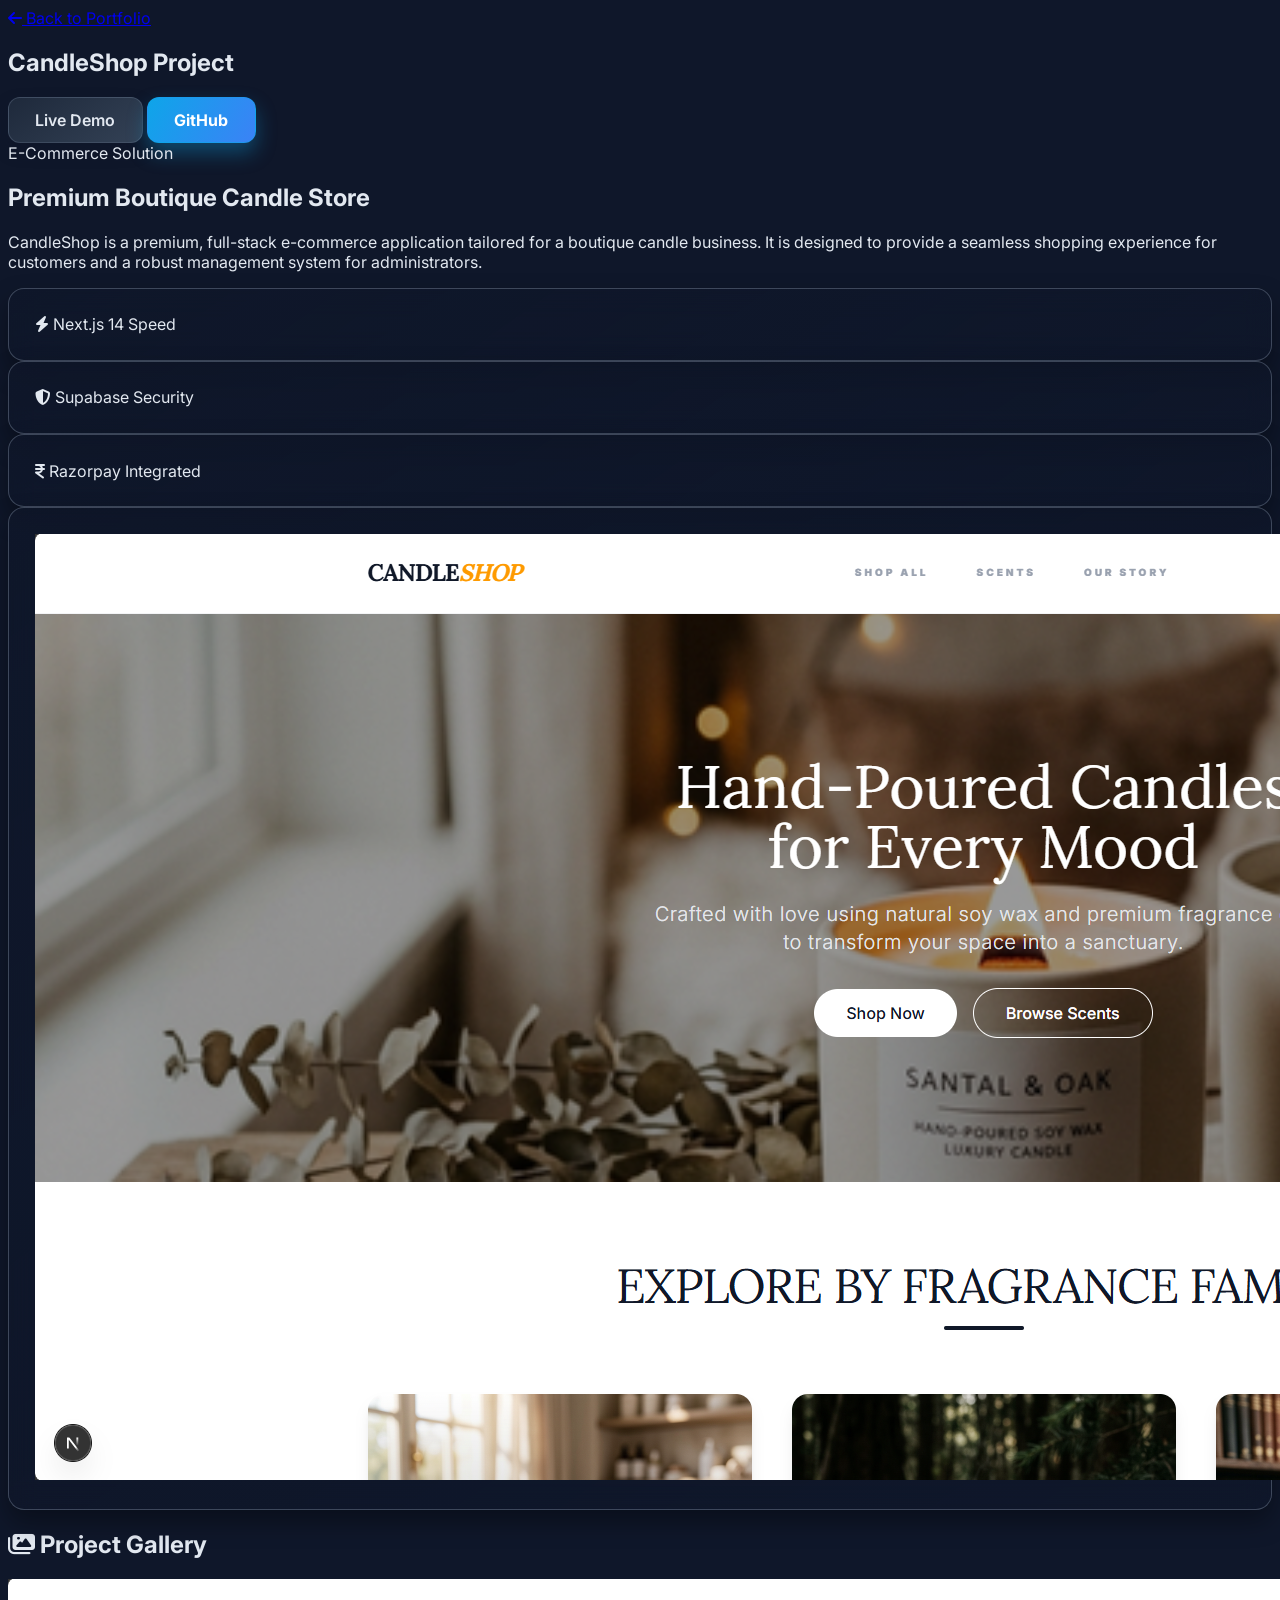
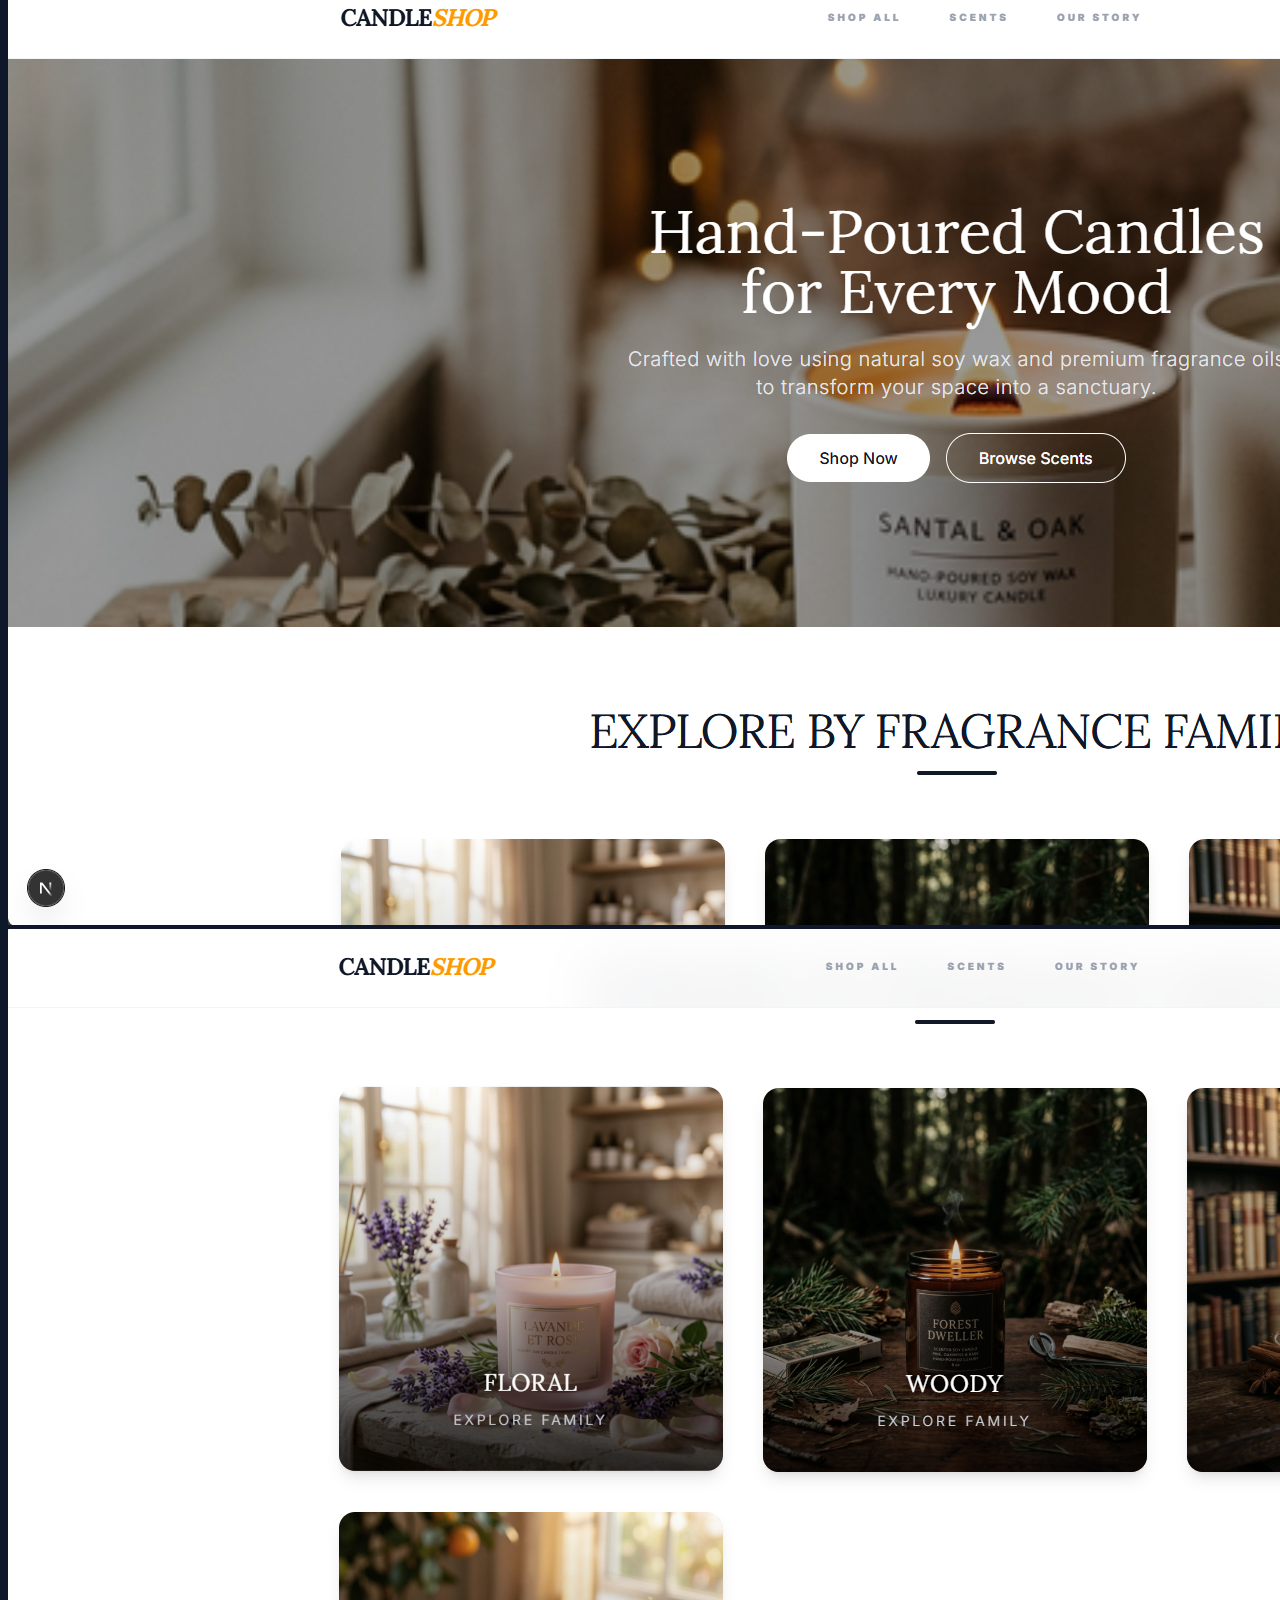
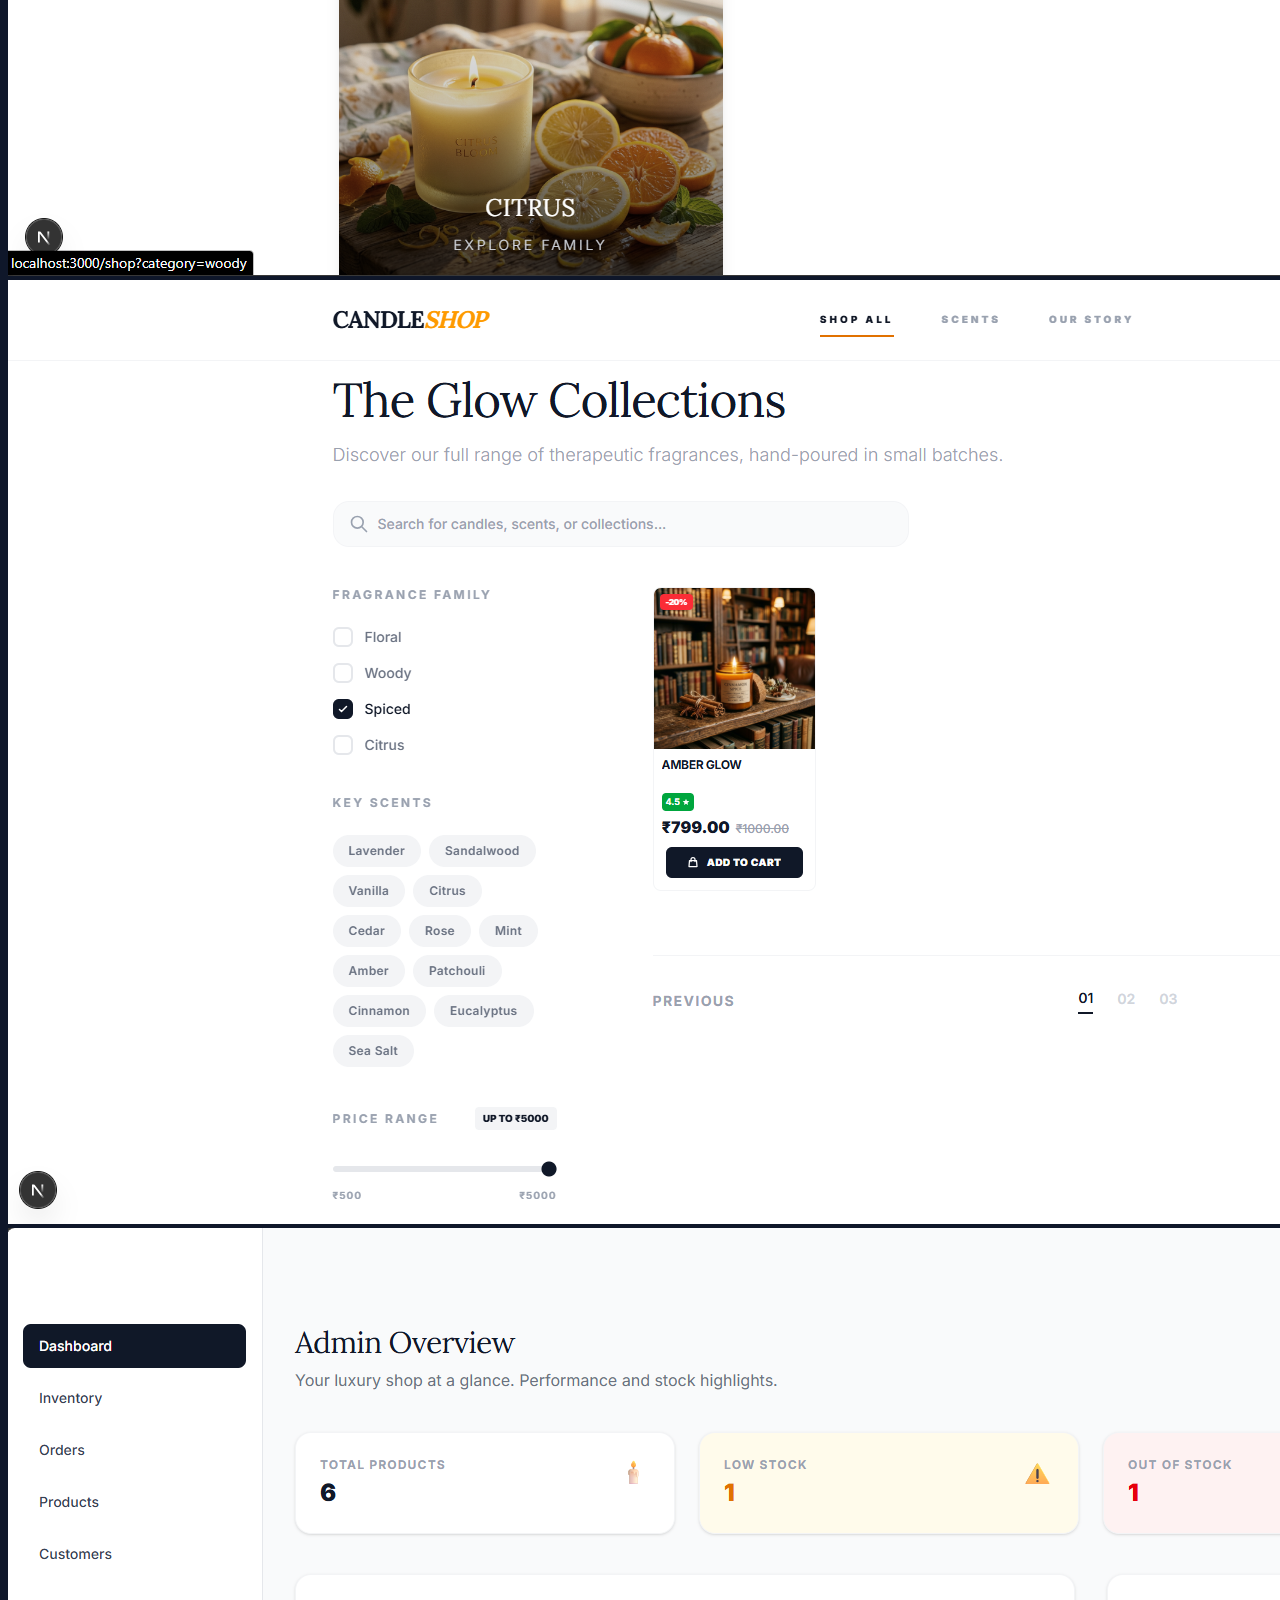
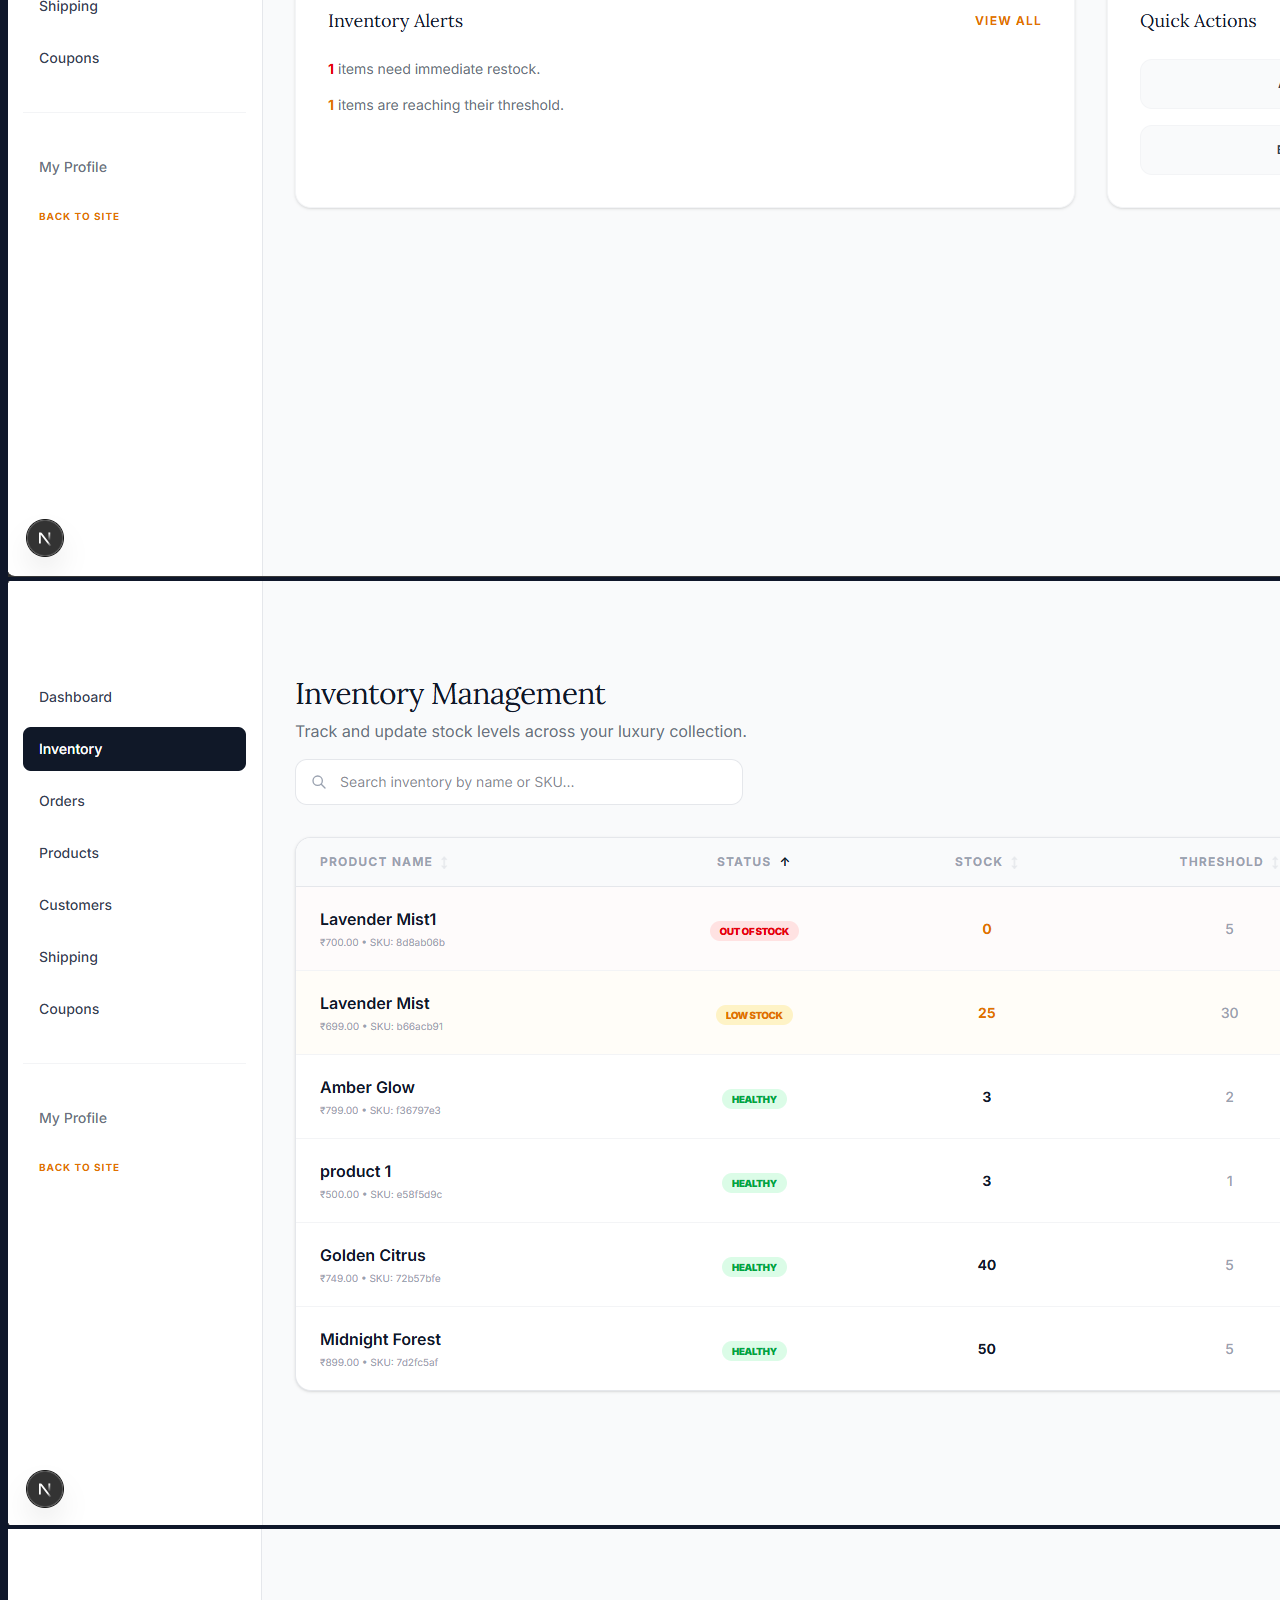
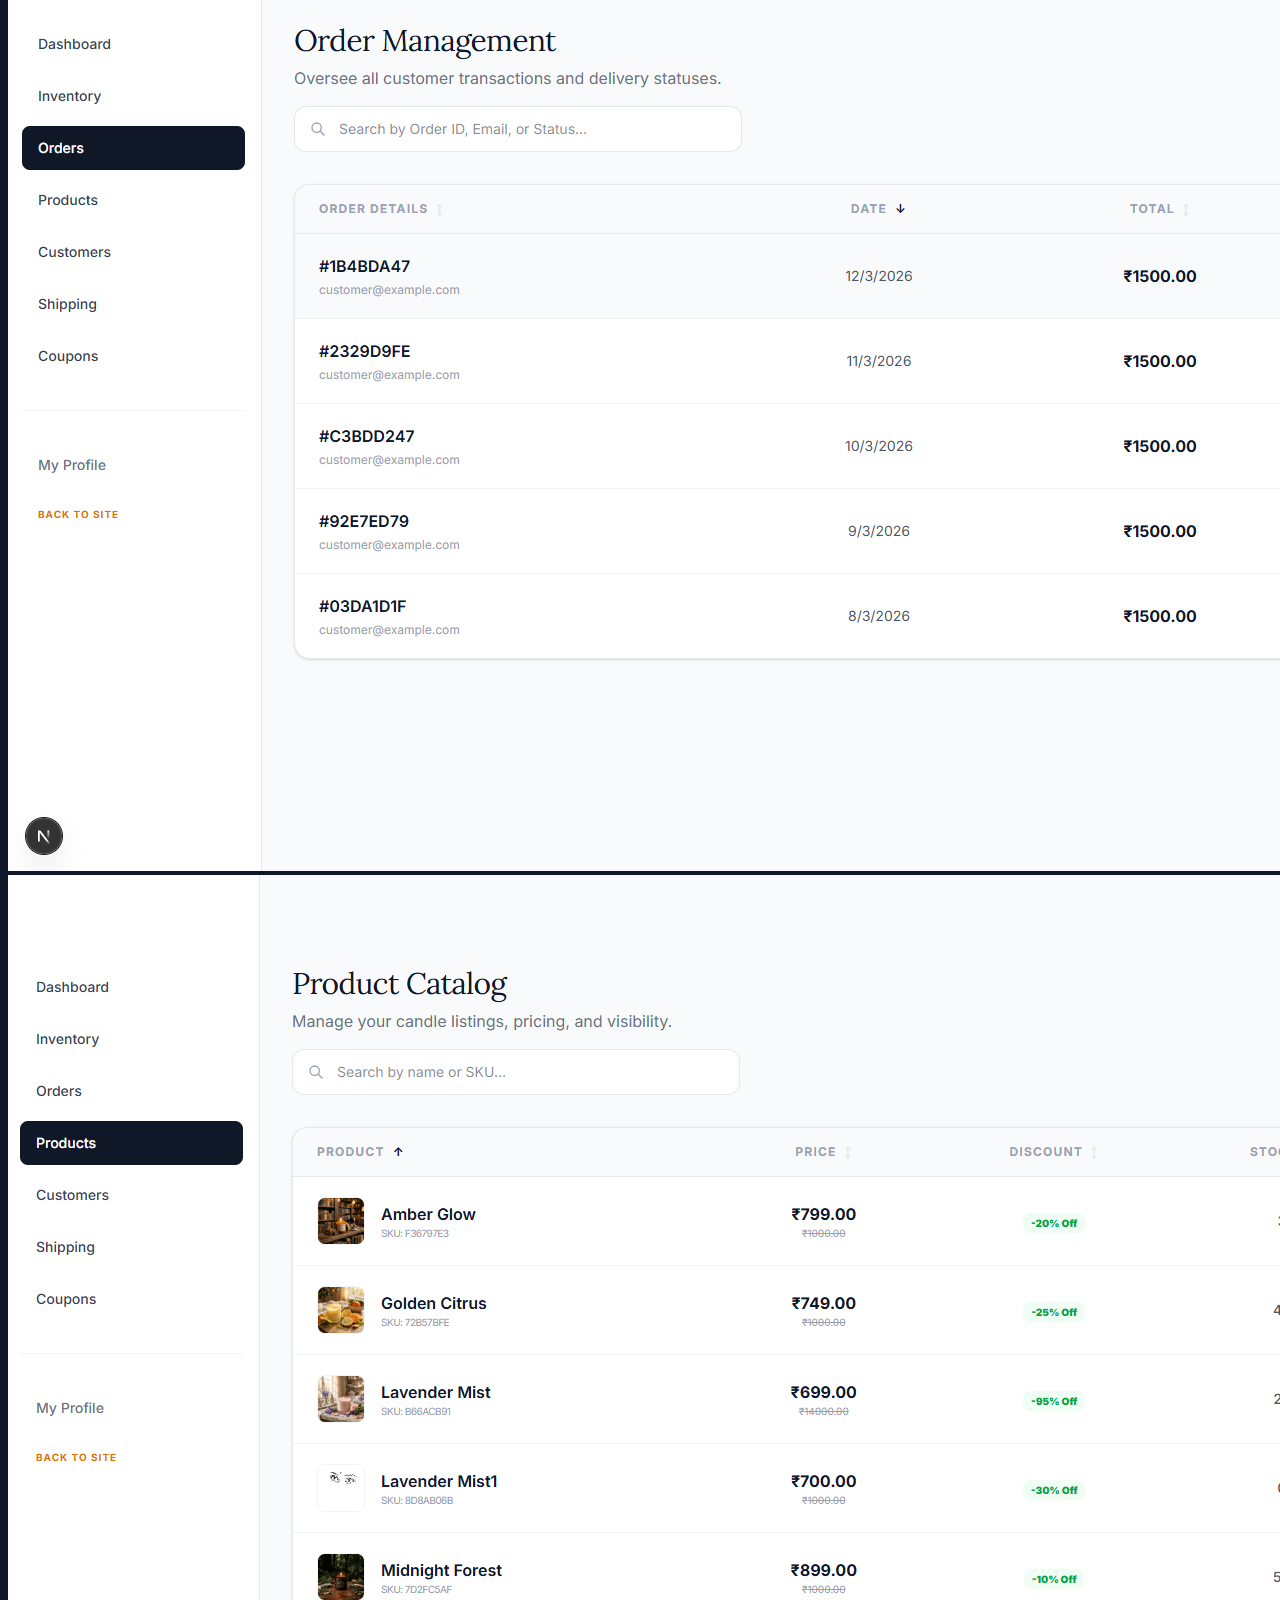
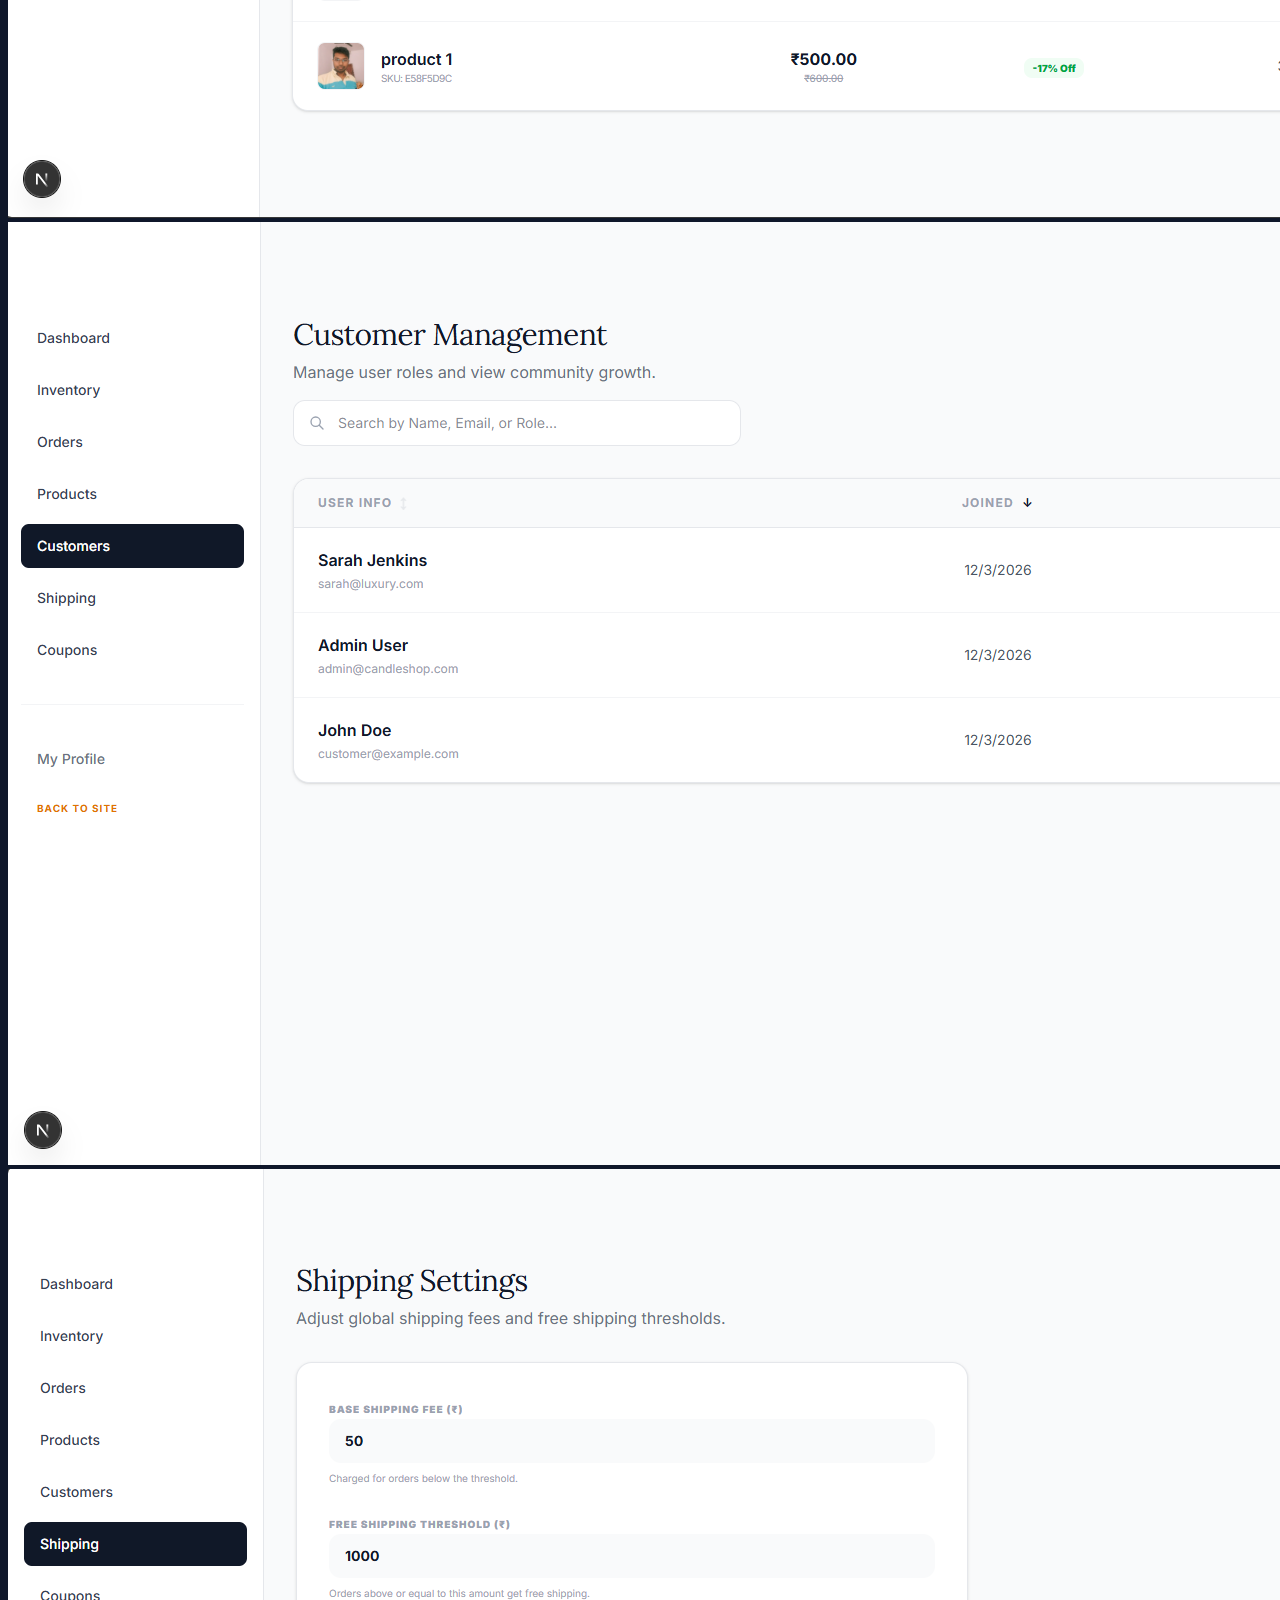
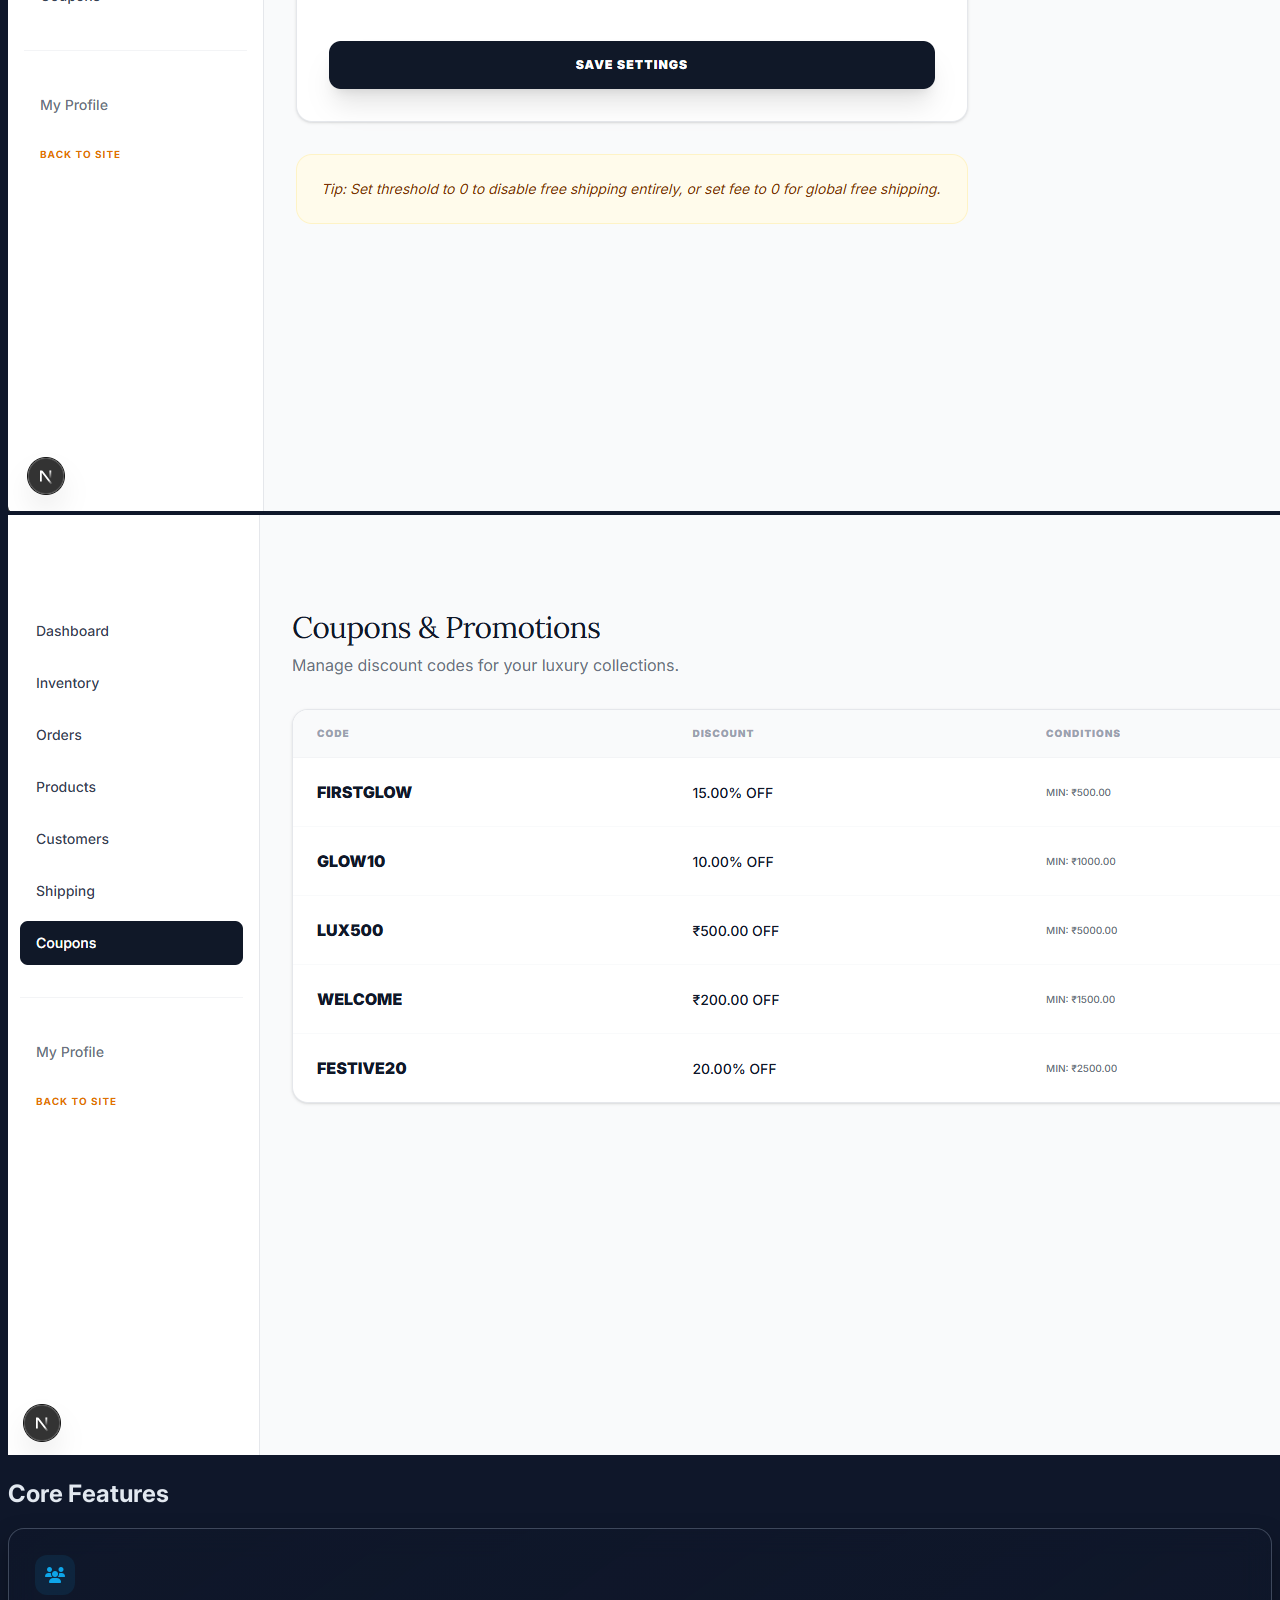
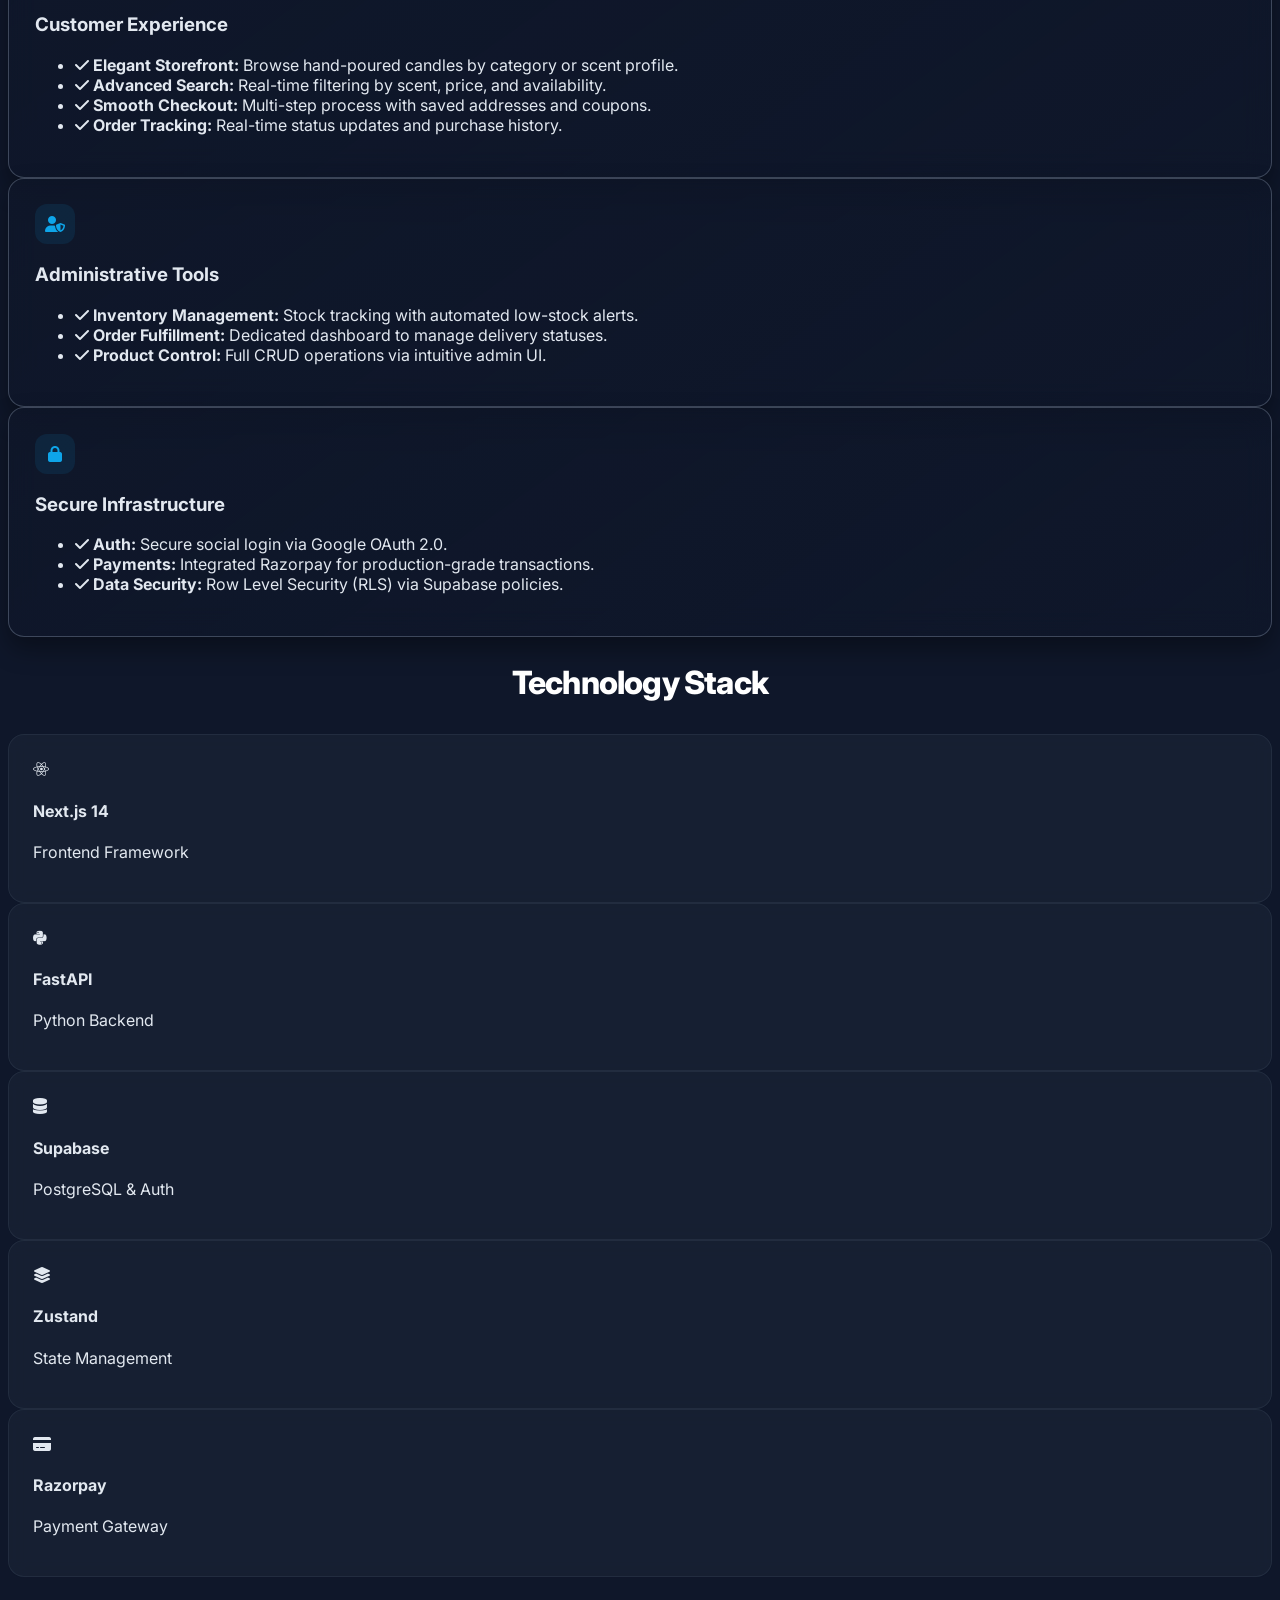
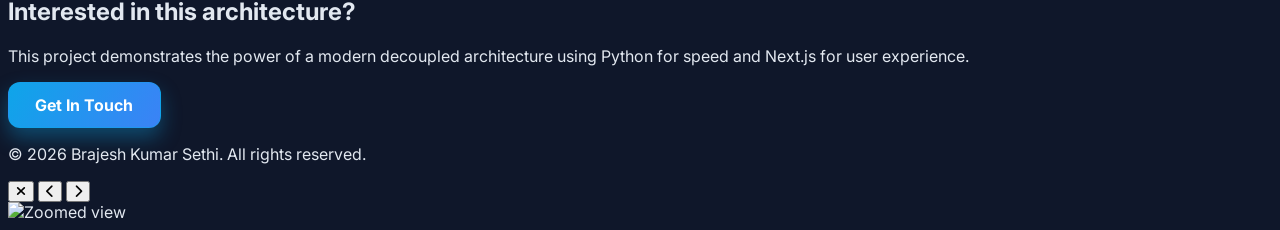
==== candleshope.html @ 6043cebd "feat: add Services section with CandleShop project details and image slideshow" ====
<!doctype html>
<html lang="en" class="scroll-smooth">
  <head>
    <meta charset="UTF-8" />
    <meta name="viewport" content="width=device-width, initial-scale=1.0" />
    <title>CandleShop | Project Details</title>
    <link rel="stylesheet" href="https://cdnjs.cloudflare.com/ajax/libs/font-awesome/6.4.0/css/all.min.css">
    <script src="https://cdn.tailwindcss.com"></script>
    <link rel="stylesheet" href="styles.css">
    <style>
      .tech-card {
        background: rgba(30, 41, 59, 0.5);
        backdrop-filter: blur(8px);
        border: 1px solid rgba(148, 163, 184, 0.1);
        border-radius: 1rem;
        padding: 1.5rem;
        transition: all 0.3s ease;
      }
      .tech-card:hover {
        transform: translateY(-5px);
        border-color: rgba(14, 165, 233, 0.4);
        background: rgba(30, 41, 59, 0.8);
      }
    </style>
  </head>
  <body class="bg-slate-950 text-slate-200 font-sans selection:bg-sky-500/30">
    
    <nav class="fixed top-0 left-0 right-0 z-50 bg-slate-950/80 backdrop-blur-md border-b border-slate-800 px-6 py-4">
      <div class="max-w-7xl mx-auto flex justify-between items-center">
        <a href="index.html" class="text-sky-500 hover:text-sky-400 font-bold flex items-center gap-2">
          <i class="fa-solid fa-arrow-left"></i> Back to Portfolio
        </a>
        <h1 class="text-white font-bold text-xl hidden md:block">CandleShop Project</h1>
        <div class="flex gap-4">
          <a href="#" class="btn-secondary py-2 px-4 text-sm">Live Demo</a>
          <a href="#" class="btn py-2 px-4 text-sm">GitHub</a>
        </div>
      </div>
    </nav>

    <main class="pt-24 pb-20 px-6 md:px-12 max-w-7xl mx-auto">
      
      <!-- Hero Section -->
      <section class="mb-20">
        <div class="grid grid-cols-1 lg:grid-cols-2 gap-12 items-center">
          <div>
            <span class="text-sky-500 font-bold tracking-widest uppercase text-sm mb-4 block">E-Commerce Solution</span>
            <h1 class="text-4xl md:text-6xl font-black text-white mb-6 leading-tight">
              Premium Boutique <span class="text-sky-400">Candle Store</span>
            </h1>
            <p class="text-slate-400 text-lg leading-relaxed mb-8">
              CandleShop is a premium, full-stack e-commerce application tailored for a boutique candle business. It is designed to provide a seamless shopping experience for customers and a robust management system for administrators.
            </p>
            <div class="flex flex-wrap gap-4">
              <div class="flex items-center gap-3 glass-card py-2 px-4">
                <i class="fa-solid fa-bolt text-yellow-500"></i>
                <span class="text-sm font-medium">Next.js 14 Speed</span>
              </div>
              <div class="flex items-center gap-3 glass-card py-2 px-4">
                <i class="fa-solid fa-shield-halved text-green-500"></i>
                <span class="text-sm font-medium">Supabase Security</span>
              </div>
              <div class="flex items-center gap-3 glass-card py-2 px-4">
                <i class="fa-solid fa-indian-rupee-sign text-sky-500"></i>
                <span class="text-sm font-medium">Razorpay Integrated</span>
              </div>
            </div>
          </div>
          
          <div class="relative group">
            <div class="absolute -inset-1 bg-gradient-to-r from-sky-500 to-blue-600 rounded-2xl blur opacity-25 group-hover:opacity-50 transition duration-1000"></div>
            <div class="relative glass-card rounded-2xl overflow-hidden aspect-video">
              <img src="service/candleshope/8.png" class="w-full h-full object-cover" alt="CandleShop Preview">
            </div>
          </div>
        </div>
      </section>

      <!-- All Pictures Gallery -->
      <section class="mb-20">
        <h2 class="text-3xl font-bold text-white mb-8 flex items-center gap-3">
          <i class="fa-solid fa-images text-sky-500"></i> Project Gallery
        </h2>
        <div class="grid grid-cols-1 md:grid-cols-2 lg:grid-cols-5 gap-4">
          <div class="rounded-xl overflow-hidden border border-slate-800 hover:border-sky-500/50 transition-all cursor-zoom-in group">
            <img src="service/candleshope/8.png" class="w-full h-48 object-cover group-hover:scale-110 transition-transform duration-500">
          </div>
          <div class="rounded-xl overflow-hidden border border-slate-800 hover:border-sky-500/50 transition-all cursor-zoom-in group">
            <img src="service/candleshope/9.png" class="w-full h-48 object-cover group-hover:scale-110 transition-transform duration-500">
          </div>
          <div class="rounded-xl overflow-hidden border border-slate-800 hover:border-sky-500/50 transition-all cursor-zoom-in group">
            <img src="service/candleshope/10.png" class="w-full h-48 object-cover group-hover:scale-110 transition-transform duration-500">
          </div>
          <div class="rounded-xl overflow-hidden border border-slate-800 hover:border-sky-500/50 transition-all cursor-zoom-in group">
            <img src="service/candleshope/1.png" class="w-full h-48 object-cover group-hover:scale-110 transition-transform duration-500">
          </div>
          <div class="rounded-xl overflow-hidden border border-slate-800 hover:border-sky-500/50 transition-all cursor-zoom-in group">
            <img src="service/candleshope/2.png" class="w-full h-48 object-cover group-hover:scale-110 transition-transform duration-500">
          </div>
          <div class="rounded-xl overflow-hidden border border-slate-800 hover:border-sky-500/50 transition-all cursor-zoom-in group">
            <img src="service/candleshope/3.png" class="w-full h-48 object-cover group-hover:scale-110 transition-transform duration-500">
          </div>
          <div class="rounded-xl overflow-hidden border border-slate-800 hover:border-sky-500/50 transition-all cursor-zoom-in group">
            <img src="service/candleshope/4.png" class="w-full h-48 object-cover group-hover:scale-110 transition-transform duration-500">
          </div>
          <div class="rounded-xl overflow-hidden border border-slate-800 hover:border-sky-500/50 transition-all cursor-zoom-in group">
            <img src="service/candleshope/5.png" class="w-full h-48 object-cover group-hover:scale-110 transition-transform duration-500">
          </div>
          <div class="rounded-xl overflow-hidden border border-slate-800 hover:border-sky-500/50 transition-all cursor-zoom-in group">
            <img src="service/candleshope/6.png" class="w-full h-48 object-cover group-hover:scale-110 transition-transform duration-500">
          </div>
          <div class="rounded-xl overflow-hidden border border-slate-800 hover:border-sky-500/50 transition-all cursor-zoom-in group">
            <img src="service/candleshope/7.png" class="w-full h-48 object-cover group-hover:scale-110 transition-transform duration-500">
          </div>
        </div>
      </section>

      <!-- Features Grid -->
      <section class="mb-20">
        <h2 class="text-3xl font-bold text-white mb-10 text-center">Core Features</h2>
        
        <div class="grid grid-cols-1 md:grid-cols-3 gap-8">
          <!-- Customer Experience -->
          <div class="glass-card">
            <div class="info-icon-box mb-6 bg-sky-500/10 text-sky-500">
              <i class="fa-solid fa-users text-xl"></i>
            </div>
            <h3 class="text-xl font-bold text-white mb-4">Customer Experience</h3>
            <ul class="space-y-4">
              <li class="flex gap-3">
                <i class="fa-solid fa-check text-sky-400 mt-1"></i>
                <span class="text-slate-400"><strong>Elegant Storefront:</strong> Browse hand-poured candles by category or scent profile.</span>
              </li>
              <li class="flex gap-3">
                <i class="fa-solid fa-check text-sky-400 mt-1"></i>
                <span class="text-slate-400"><strong>Advanced Search:</strong> Real-time filtering by scent, price, and availability.</span>
              </li>
              <li class="flex gap-3">
                <i class="fa-solid fa-check text-sky-400 mt-1"></i>
                <span class="text-slate-400"><strong>Smooth Checkout:</strong> Multi-step process with saved addresses and coupons.</span>
              </li>
              <li class="flex gap-3">
                <i class="fa-solid fa-check text-sky-400 mt-1"></i>
                <span class="text-slate-400"><strong>Order Tracking:</strong> Real-time status updates and purchase history.</span>
              </li>
            </ul>
          </div>

          <!-- Administrative Tools -->
          <div class="glass-card border-slate-700/50">
            <div class="info-icon-box mb-6 bg-purple-500/10 text-purple-500">
              <i class="fa-solid fa-user-shield text-xl"></i>
            </div>
            <h3 class="text-xl font-bold text-white mb-4">Administrative Tools</h3>
            <ul class="space-y-4">
              <li class="flex gap-3">
                <i class="fa-solid fa-check text-purple-400 mt-1"></i>
                <span class="text-slate-400"><strong>Inventory Management:</strong> Stock tracking with automated low-stock alerts.</span>
              </li>
              <li class="flex gap-3">
                <i class="fa-solid fa-check text-purple-400 mt-1"></i>
                <span class="text-slate-400"><strong>Order Fulfillment:</strong> Dedicated dashboard to manage delivery statuses.</span>
              </li>
              <li class="flex gap-3">
                <i class="fa-solid fa-check text-purple-400 mt-1"></i>
                <span class="text-slate-400"><strong>Product Control:</strong> Full CRUD operations via intuitive admin UI.</span>
              </li>
            </ul>
          </div>

          <!-- Secure Infrastructure -->
          <div class="glass-card">
            <div class="info-icon-box mb-6 bg-emerald-500/10 text-emerald-500">
              <i class="fa-solid fa-lock text-xl"></i>
            </div>
            <h3 class="text-xl font-bold text-white mb-4">Secure Infrastructure</h3>
            <ul class="space-y-4">
              <li class="flex gap-3">
                <i class="fa-solid fa-check text-emerald-400 mt-1"></i>
                <span class="text-slate-400"><strong>Auth:</strong> Secure social login via Google OAuth 2.0.</span>
              </li>
              <li class="flex gap-3">
                <i class="fa-solid fa-check text-emerald-400 mt-1"></i>
                <span class="text-slate-400"><strong>Payments:</strong> Integrated Razorpay for production-grade transactions.</span>
              </li>
              <li class="flex gap-3">
                <i class="fa-solid fa-check text-emerald-400 mt-1"></i>
                <span class="text-slate-400"><strong>Data Security:</strong> Row Level Security (RLS) via Supabase policies.</span>
              </li>
            </ul>
          </div>
        </div>
      </section>

      <!-- Tech Stack -->
      <section class="mb-20">
        <h2 class="section-heading">Technology Stack</h2>
        <div class="grid grid-cols-2 md:grid-cols-3 lg:grid-cols-5 gap-6">
          <div class="tech-card text-center">
            <i class="fa-brands fa-react text-4xl text-sky-400 mb-4 block"></i>
            <h4 class="text-white font-bold mb-1">Next.js 14</h4>
            <p class="text-slate-500 text-xs">Frontend Framework</p>
          </div>
          <div class="tech-card text-center">
            <i class="fa-brands fa-python text-4xl text-blue-400 mb-4 block"></i>
            <h4 class="text-white font-bold mb-1">FastAPI</h4>
            <p class="text-slate-500 text-xs">Python Backend</p>
          </div>
          <div class="tech-card text-center">
            <i class="fa-solid fa-database text-4xl text-emerald-400 mb-4 block"></i>
            <h4 class="text-white font-bold mb-1">Supabase</h4>
            <p class="text-slate-500 text-xs">PostgreSQL & Auth</p>
          </div>
          <div class="tech-card text-center">
            <i class="fa-solid fa-layer-group text-4xl text-orange-400 mb-4 block"></i>
            <h4 class="text-white font-bold mb-1">Zustand</h4>
            <p class="text-slate-500 text-xs">State Management</p>
          </div>
          <div class="tech-card text-center">
            <i class="fa-solid fa-credit-card text-4xl text-indigo-400 mb-4 block"></i>
            <h4 class="text-white font-bold mb-1">Razorpay</h4>
            <p class="text-slate-500 text-xs">Payment Gateway</p>
          </div>
        </div>
      </section>

      <!-- CTA -->
      <section class="py-20 bg-sky-600/10 rounded-3xl border border-sky-500/20 text-center">
        <h2 class="text-4xl font-black text-white mb-6">Interested in this architecture?</h2>
        <p class="text-slate-400 max-w-2xl mx-auto mb-10 text-lg leading-relaxed">
          This project demonstrates the power of a modern decoupled architecture using Python for speed and Next.js for user experience.
        </p>
        <a href="index.html#contact" class="btn">Get In Touch</a>
      </section>

    </main>

    <footer class="py-12 border-t border-slate-900 text-center">
      <p class="text-slate-600 text-sm">© 2026 Brajesh Kumar Sethi. All rights reserved.</p>
    </footer>

    <!-- Lightbox Modal -->
    <div id="lightbox" class="fixed inset-0 z-[100] bg-slate-950/95 backdrop-blur-xl opacity-0 pointer-events-none transition-all duration-300 flex flex-col justify-center items-center p-4">
      <button id="close-lightbox" class="absolute top-6 right-6 text-slate-400 hover:text-white text-3xl transition-colors z-[110]">
        <i class="fa-solid fa-xmark"></i>
      </button>
      
      <!-- Navigation Buttons -->
      <button id="prev-btn" class="absolute left-6 top-1/2 -translate-y-1/2 text-slate-400 hover:text-white text-4xl transition-colors p-4 z-[110]">
        <i class="fa-solid fa-chevron-left"></i>
      </button>
      <button id="next-btn" class="absolute right-6 top-1/2 -translate-y-1/2 text-slate-400 hover:text-white text-4xl transition-colors p-4 z-[110]">
        <i class="fa-solid fa-chevron-right"></i>
      </button>

      <div class="relative max-w-5xl w-full flex justify-center">
        <img id="lightbox-img" src="" class="max-w-full max-h-[85vh] rounded-xl shadow-2xl border border-slate-800 transform scale-90 transition-transform duration-300" alt="Zoomed view">
      </div>
    </div>

    <script>
      const lightbox = document.getElementById('lightbox');
      const lightboxImg = document.getElementById('lightbox-img');
      const closeBtn = document.getElementById('close-lightbox');
      const prevBtn = document.getElementById('prev-btn');
      const nextBtn = document.getElementById('next-btn');
      const zoomableImages = Array.from(document.querySelectorAll('img[src^="service/candleshope/"]'));
      let currentIndex = 0;

      function updateLightbox(index) {
        currentIndex = index;
        lightboxImg.classList.add('opacity-0', 'scale-95');
        
        setTimeout(() => {
          lightboxImg.src = zoomableImages[currentIndex].src;
          lightboxImg.classList.remove('opacity-0', 'scale-95');
          lightboxImg.classList.add('scale-100');
        }, 150);
      }

      zoomableImages.forEach((img, index) => {
        img.addEventListener('click', () => {
          currentIndex = index;
          lightboxImg.src = img.src;
          lightbox.classList.remove('opacity-0', 'pointer-events-none');
          setTimeout(() => {
            lightboxImg.classList.remove('scale-90');
            lightboxImg.classList.add('scale-100');
          }, 10);
        });
      });

      function showNext() {
        currentIndex = (currentIndex + 1) % zoomableImages.length;
        updateLightbox(currentIndex);
      }

      function showPrev() {
        currentIndex = (currentIndex - 1 + zoomableImages.length) % zoomableImages.length;
        updateLightbox(currentIndex);
      }

      function closeLightbox() {
        lightboxImg.classList.add('scale-90');
        lightboxImg.classList.remove('scale-100');
        setTimeout(() => {
          lightbox.classList.add('opacity-0', 'pointer-events-none');
        }, 200);
      }

      closeBtn.addEventListener('click', closeLightbox);
      nextBtn.addEventListener('click', (e) => { e.stopPropagation(); showNext(); });
      prevBtn.addEventListener('click', (e) => { e.stopPropagation(); showPrev(); });

      lightbox.addEventListener('click', (e) => {
        if (e.target === lightbox) {
          closeLightbox();
        }
      });

      document.addEventListener('keydown', (e) => {
        if (e.key === 'Escape') closeLightbox();
        if (e.key === 'ArrowRight' && !lightbox.classList.contains('opacity-0')) showNext();
        if (e.key === 'ArrowLeft' && !lightbox.classList.contains('opacity-0')) showPrev();
      });
    </script>

  </body>
</html>
---- styles.css ----
/* Static CSS that works without Tailwind build step */
@import url('https://fonts.googleapis.com/css2?family=Inter:wght@400;500;600;700&family=JetBrains+Mono:wght@400;500&display=swap');

:root {
  font-family: 'Inter', ui-sans-serif, system-ui, sans-serif;
}

body {
  font-family: inherit;
  background-color: #0f172a;
  color: #e2e8f0;
}

.btn {
  padding: 0.625rem 1.5rem;
  background-color: #0ea5e9;
  color: white;
  font-weight: 500;
  border-radius: 0.5rem;
  text-decoration: none;
  display: inline-block;
  transition: all 0.2s ease-in-out;
  box-shadow: 0 10px 20px rgba(14,165,233,0.2);
}

.btn:hover {
  background-color: #38bdf8;
}

.btn:active {
  transform: scale(0.95);
}

.btn-secondary {
  padding: 0.625rem 1.5rem;
  background-color: #0f172a;
  color: white;
  font-weight: 500;
  border-radius: 0.5rem;
  text-decoration: none;
  display: inline-block;
  transition: all 0.2s ease-in-out;
}

.section-heading {
  font-size: 2rem;
  font-weight: 800;
  color: white;
  margin-bottom: 2rem;
  text-align: center;
  letter-spacing: -0.025em;
}

.glass-card {
  background: linear-gradient(145deg, rgba(15, 23, 42, 0.75), rgba(15, 23, 42, 0.55));
  backdrop-filter: blur(14px);
  border: 1px solid rgba(148, 163, 184, 0.35);
  border-radius: 1rem;
  padding: 1.6rem;
  box-shadow: 0 12px 25px rgba(0, 0, 0, 0.35);
  transition: transform 0.25s ease, box-shadow 0.25s ease, border-color 0.25s ease;
}

.glass-card:hover {
  transform: translateY(-4px);
  box-shadow: 0 18px 30px rgba(0, 0, 0, 0.45);
  border-color: rgba(56, 189, 248, 0.6);
}

.btn {
  padding: 0.75rem 1.65rem;
  background-image: linear-gradient(120deg, #0ea5e9 0%, #3b82f6 100%);
  color: #ffffff;
  font-weight: 700;
  border-radius: 0.75rem;
  text-decoration: none;
  display: inline-block;
  transition: transform 0.2s ease, box-shadow 0.2s ease, filter 0.2s ease;
  box-shadow: 0 10px 20px rgba(14, 165, 233, 0.35);
  border: 1px solid rgba(14, 165, 233, 0.45);
}

.btn:hover {
  filter: brightness(1.05);
  transform: translateY(-1px);
  box-shadow: 0 14px 25px rgba(14, 165, 233, 0.55);
}

.btn:active {
  transform: translateY(0);
  box-shadow: 0 6px 14px rgba(14, 165, 233, 0.35);
}

.btn:focus-visible {
  outline: none;
  box-shadow: 0 0 0 4px rgba(14, 165, 233, 0.4);
}

.btn-secondary {
  padding: 0.75rem 1.65rem;
  background: linear-gradient(145deg, #1e293b, #334155);
  color: #e2e8f0;
  font-weight: 600;
  border-radius: 0.75rem;
  text-decoration: none;
  display: inline-block;
  transition: transform 0.2s ease, box-shadow 0.2s ease, filter 0.2s ease;
  box-shadow: 0 8px 16px rgba(15, 23, 42, 0.45);
  border: 1px solid rgba(100, 116, 139, 0.4);
}

.btn-secondary:hover {
  filter: brightness(1.1);
  transform: translateY(-1px);
  box-shadow: 0 12px 20px rgba(15, 23, 42, 0.55);
}

.btn-secondary:focus-visible {
  outline: none;
  box-shadow: 0 0 0 4px rgba(56, 189, 248, 0.35);
}

.nav-link {
  color: #94a3b8;
  display: flex;
  align-items: center;
  gap: 1rem;
  padding: 0.75rem 1rem;
  border-radius: 0.75rem;
  text-decoration: none;
  transition: all 0.2s ease-in-out;
}

.nav-link:hover {
  background-color: #0f172a;
  color: #e2e8f0;
}

.nav-link.active {
  background-color: #0ea5e9;
  color: white;
  box-shadow: 0 10px 20px rgba(14,165,233,0.2);
}

.social-icon {
  padding: 0.5rem;
  background-color: #0f172a;
  color: #94a3b8;
  border-radius: 0.5rem;
  text-decoration: none;
  display: inline-flex;
  transition: all 0.2s ease-in-out;
}

.social-icon:hover {
  background-color: #0ea5e9;
  color: white;
}

.skill-badge {
  padding: 0.25rem 0.75rem;
  background-color: #0f172a;
  color: #cbd5e1;
  border-radius: 9999px;
  font-size: 0.75rem;
  font-weight: 600;
  border: 1px solid #1e293b;
}

.project-icon-box {
  width: 3rem;
  height: 3rem;
  background-color: #0f172a;
  border-radius: 0.5rem;
  display: flex;
  align-items: center;
  justify-content: center;
  margin-bottom: 1rem;
  color: #0ea5e9;
  transition: all 0.2s ease-in-out;
}

.group:hover .project-icon-box {
  background-color: #0ea5e9;
  color: white;
}

.tag {
  font-size: 0.625rem;
  letter-spacing: 0.1em;
  font-weight: 700;
  color: #0ea5e9;
  background-color: rgba(14,165,233,0.1);
  padding: 0.25rem 0.5rem;
  border-radius: 0.25rem;
  text-transform: uppercase;
}

.edu-item {
  position: relative;
  padding-left: 2rem;
  border-left: 2px solid #1e293b;
}

.edu-dot {
  position: absolute;
  left: -0.56rem;
  top: 0;
  width: 1rem;
  height: 1rem;
  background-color: #0ea5e9;
  border-radius: 9999px;
  box-shadow: 0 0 10px rgba(14,165,233,0.5);
}

#contact .form-input {
  width: 100%;
  background-color: #0f172a;
  border: 1px solid #1e293b;
  border-radius: 0.75rem;
  padding: 0.75rem 1rem;
  color: #e2e8f0;
  outline: none;
  transition: all 0.2s ease-in-out;
}

.form-input:focus {
  border-color: #0ea5e9;
  box-shadow: 0 0 0 2px rgba(14,165,233,0.3);
}

.info-icon-box {
  width: 2.5rem;
  height: 2.5rem;
  background-color: rgba(14,165,233,0.1);
  border-radius: 0.75rem;
  display: flex;
  align-items: center;
  justify-content: center;
  color: #0ea5e9;
}

#contact {
  padding: 4.5rem 1.5rem;
  max-width: 84rem;
  margin: 0 auto;
}

#contact .grid {
  display: grid;
  grid-template-columns: 1fr;
  gap: 2.5rem;
}

@media (min-width: 1024px) {
  #contact .grid {
    grid-template-columns: repeat(2, minmax(0, 1fr));
  }
}

#contact h2.section-heading {
  margin-bottom: 1.5rem;
  text-align: left;
  font-size: 2.6rem;
  letter-spacing: -0.02em;
  color: #f8fafc;
}

#contact .contact-subtitle {
  color: #94a3b8;
  margin-bottom: 1.8rem;
}

#contact form {
  background: linear-gradient(145deg, rgba(15, 23, 42, 0.90), rgba(15, 23, 42, 0.80));
  border: 1px solid rgba(148, 163, 184, 0.35);
  border: 1px solid rgba(148, 163, 184, 0.35);
  border-radius: 1rem;
  padding: 1.5rem;
}

#contact .glass-card {
  border: 1px solid rgba(148, 163, 184, 0.35);
  background: rgba(15, 23, 42, 0.65);
}

#contact .info-icon-box {
  background-color: rgba(14, 165, 233, 0.12);
  color: #34d399;
}

#contact .text-slate-500 {
  color: #cbd5e1;
}

#contact .btn {
  width: 100%;
  max-width: 100%;
}

#contact .btn-secondary, #contact .btn {
  font-size: 1rem;
}

/* Mobile-specific UI placement */
@media (max-width: 1023px) {
  body {
    padding-bottom: 4rem; /* avoid content behind bottom social bar */
  }

  #home {
    padding-top: 6.5rem; /* make room for the fixed mobile profile header */
  }

  #mobile-social-bar {
    padding-bottom: env(safe-area-inset-bottom);
  }
}
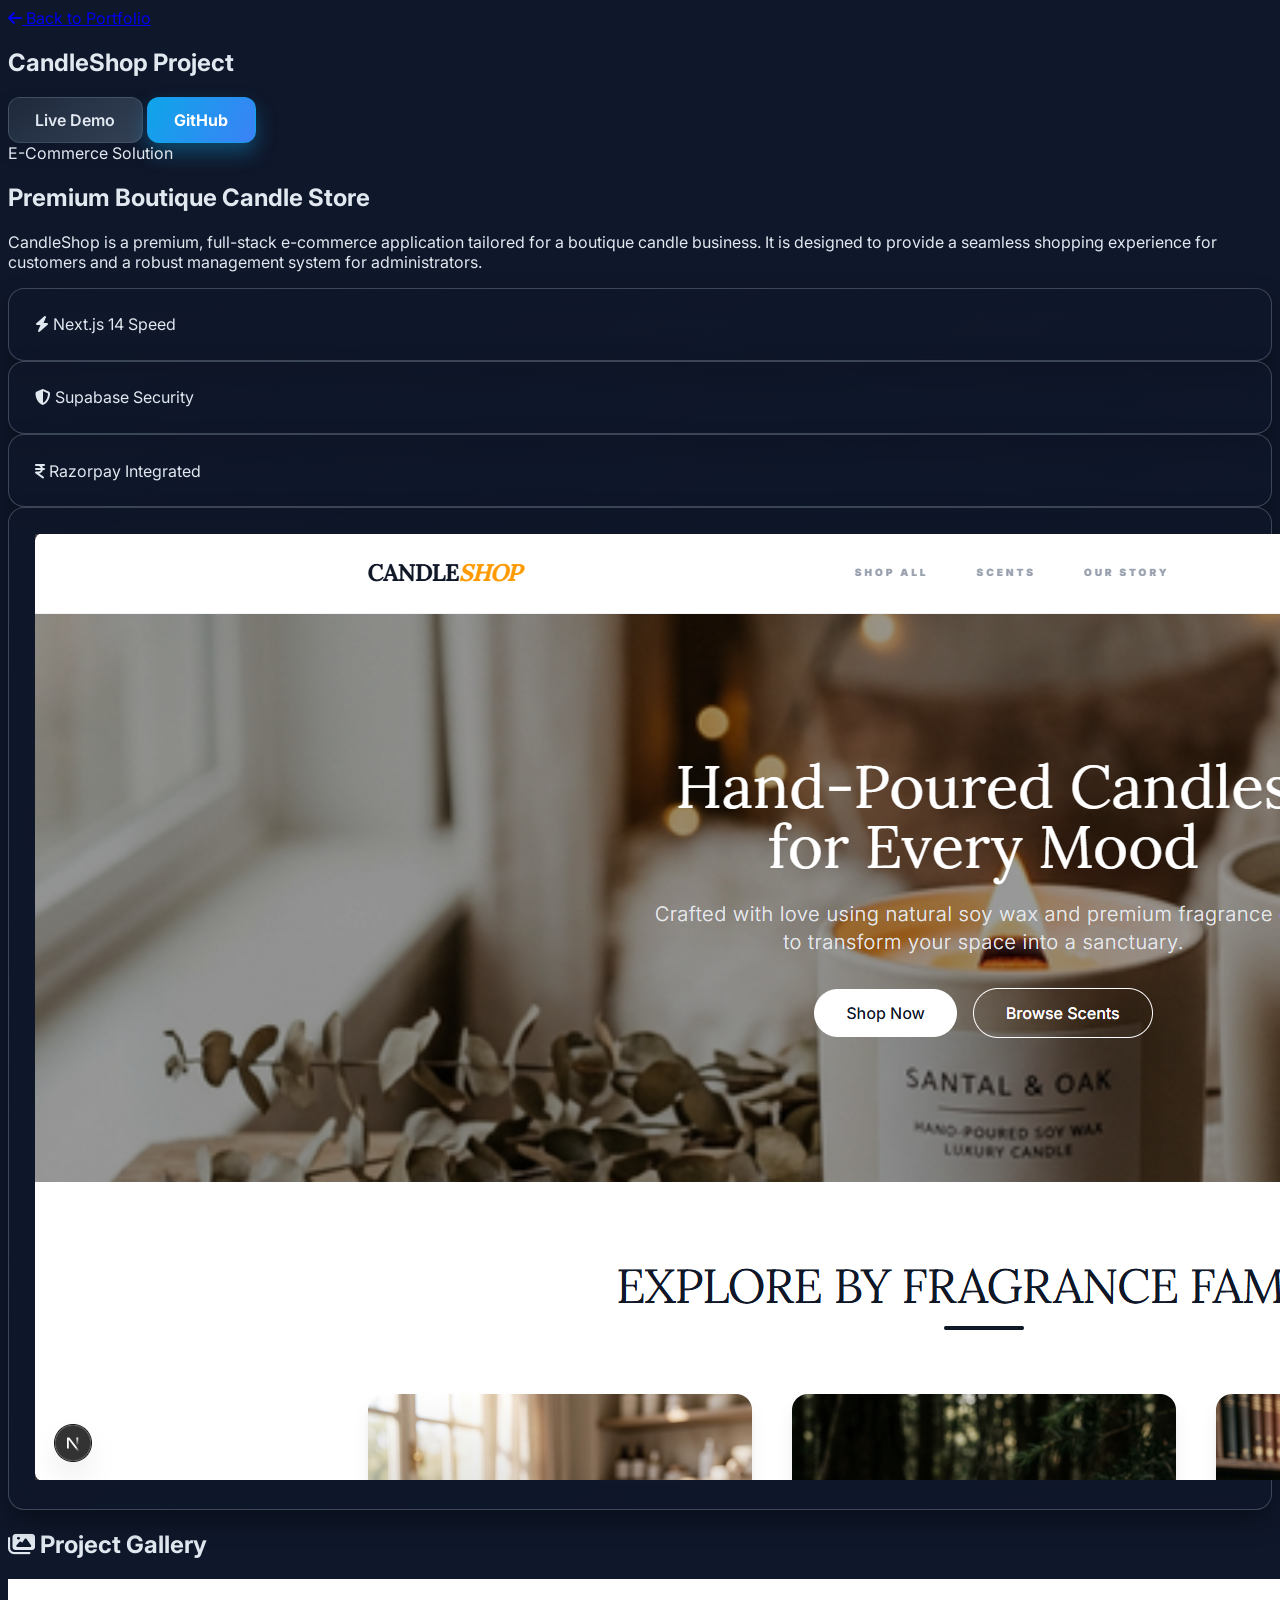
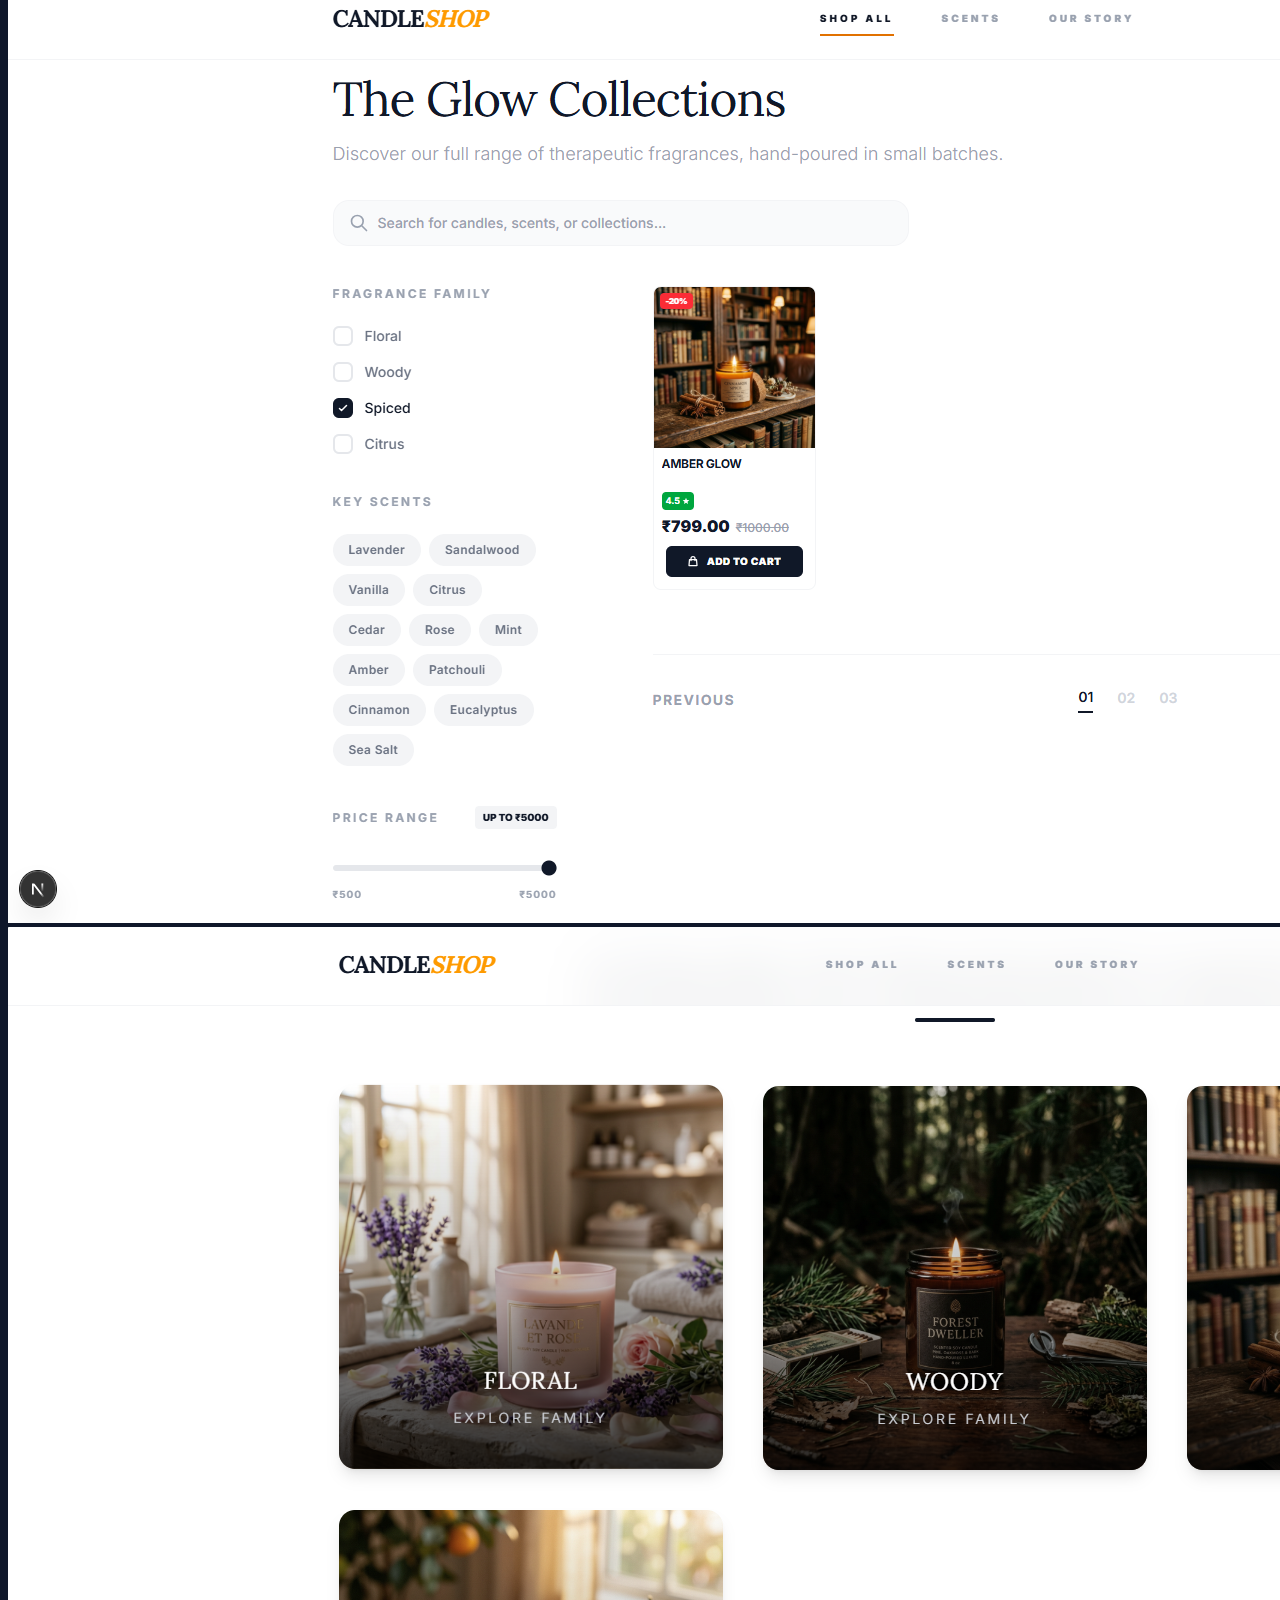
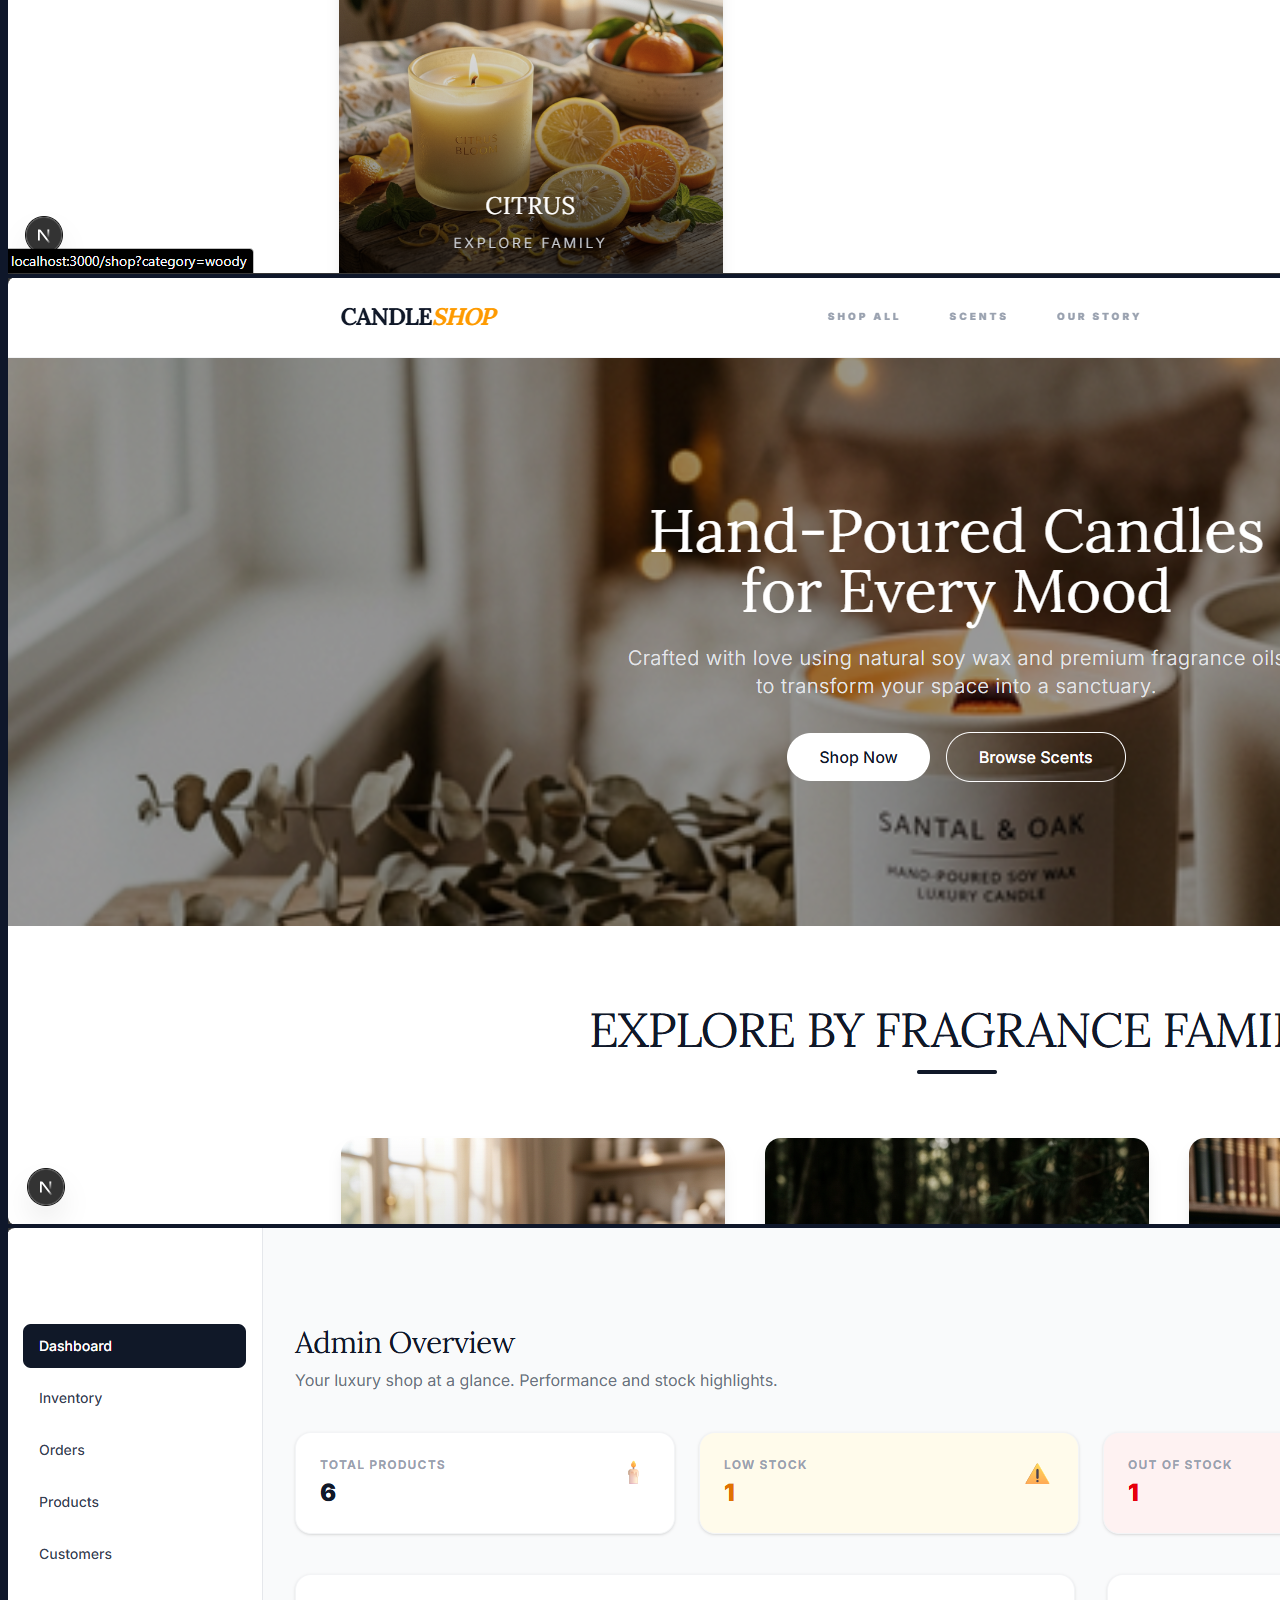
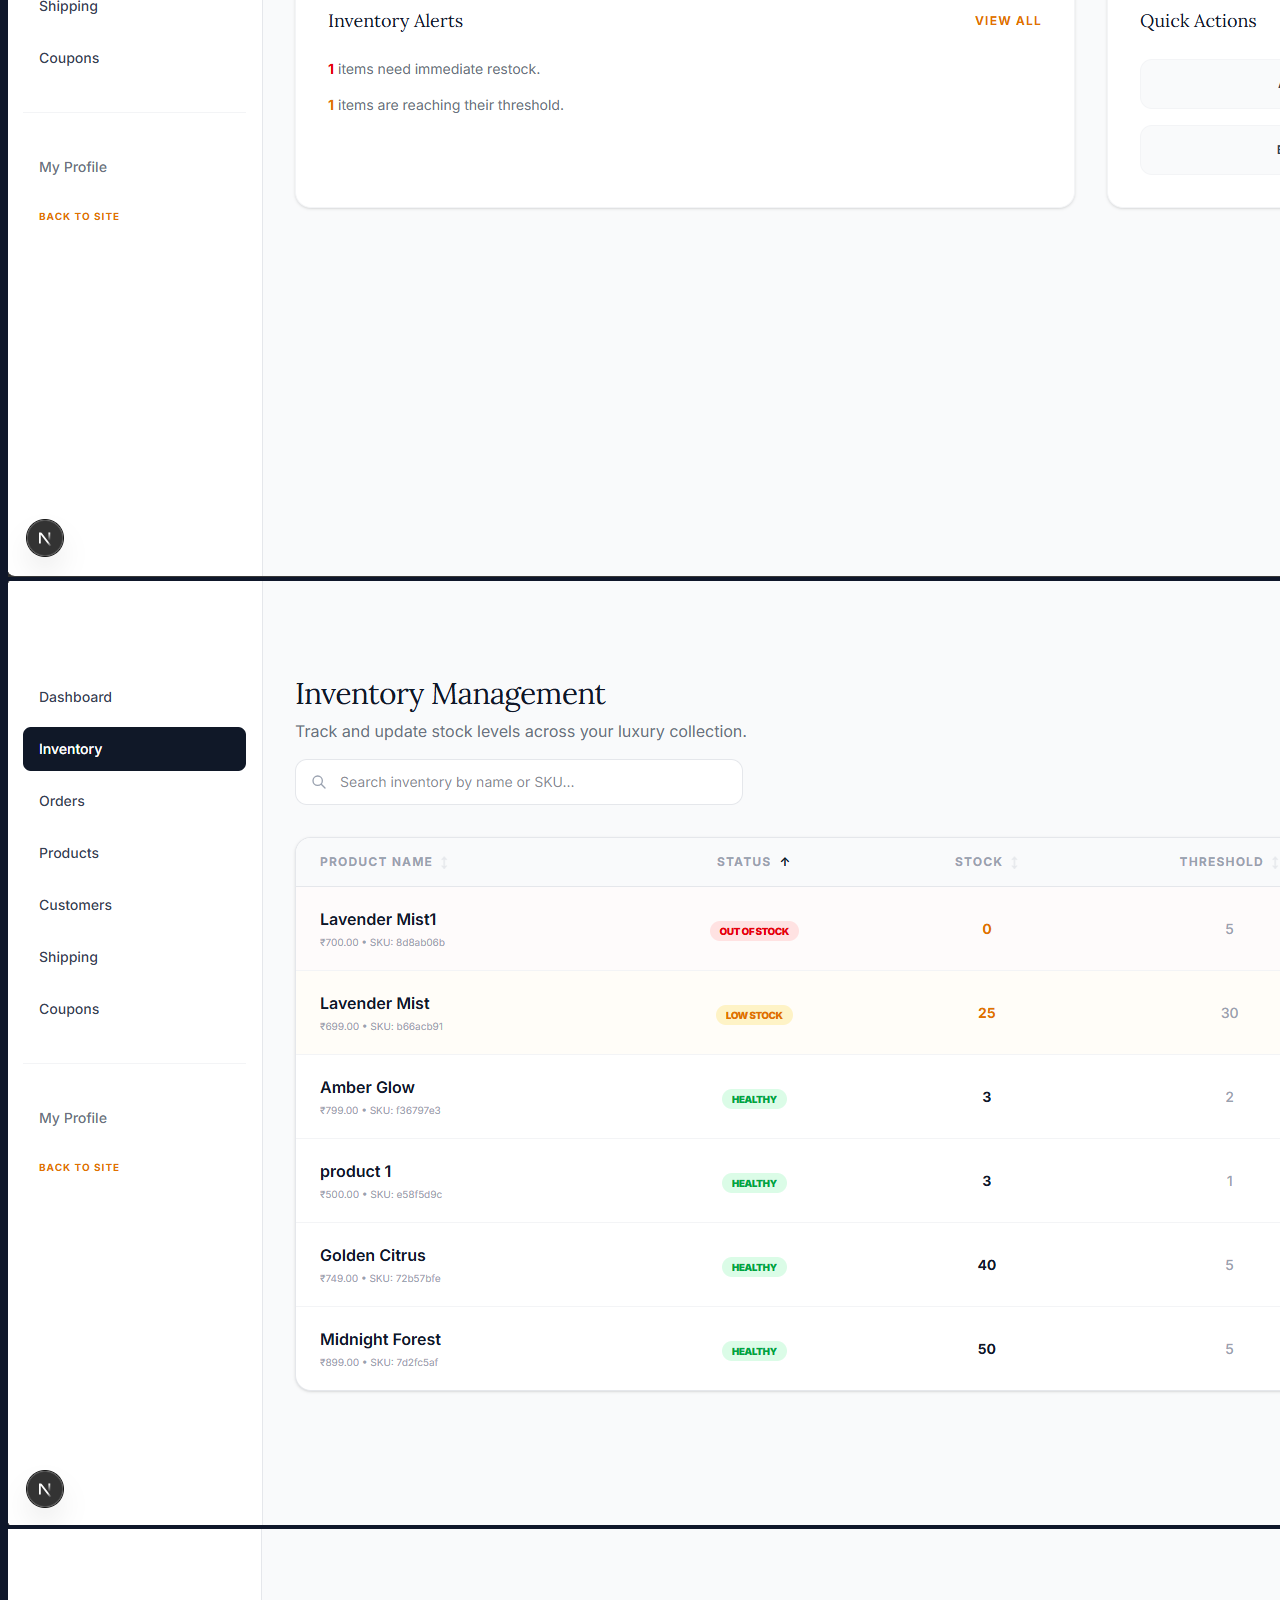
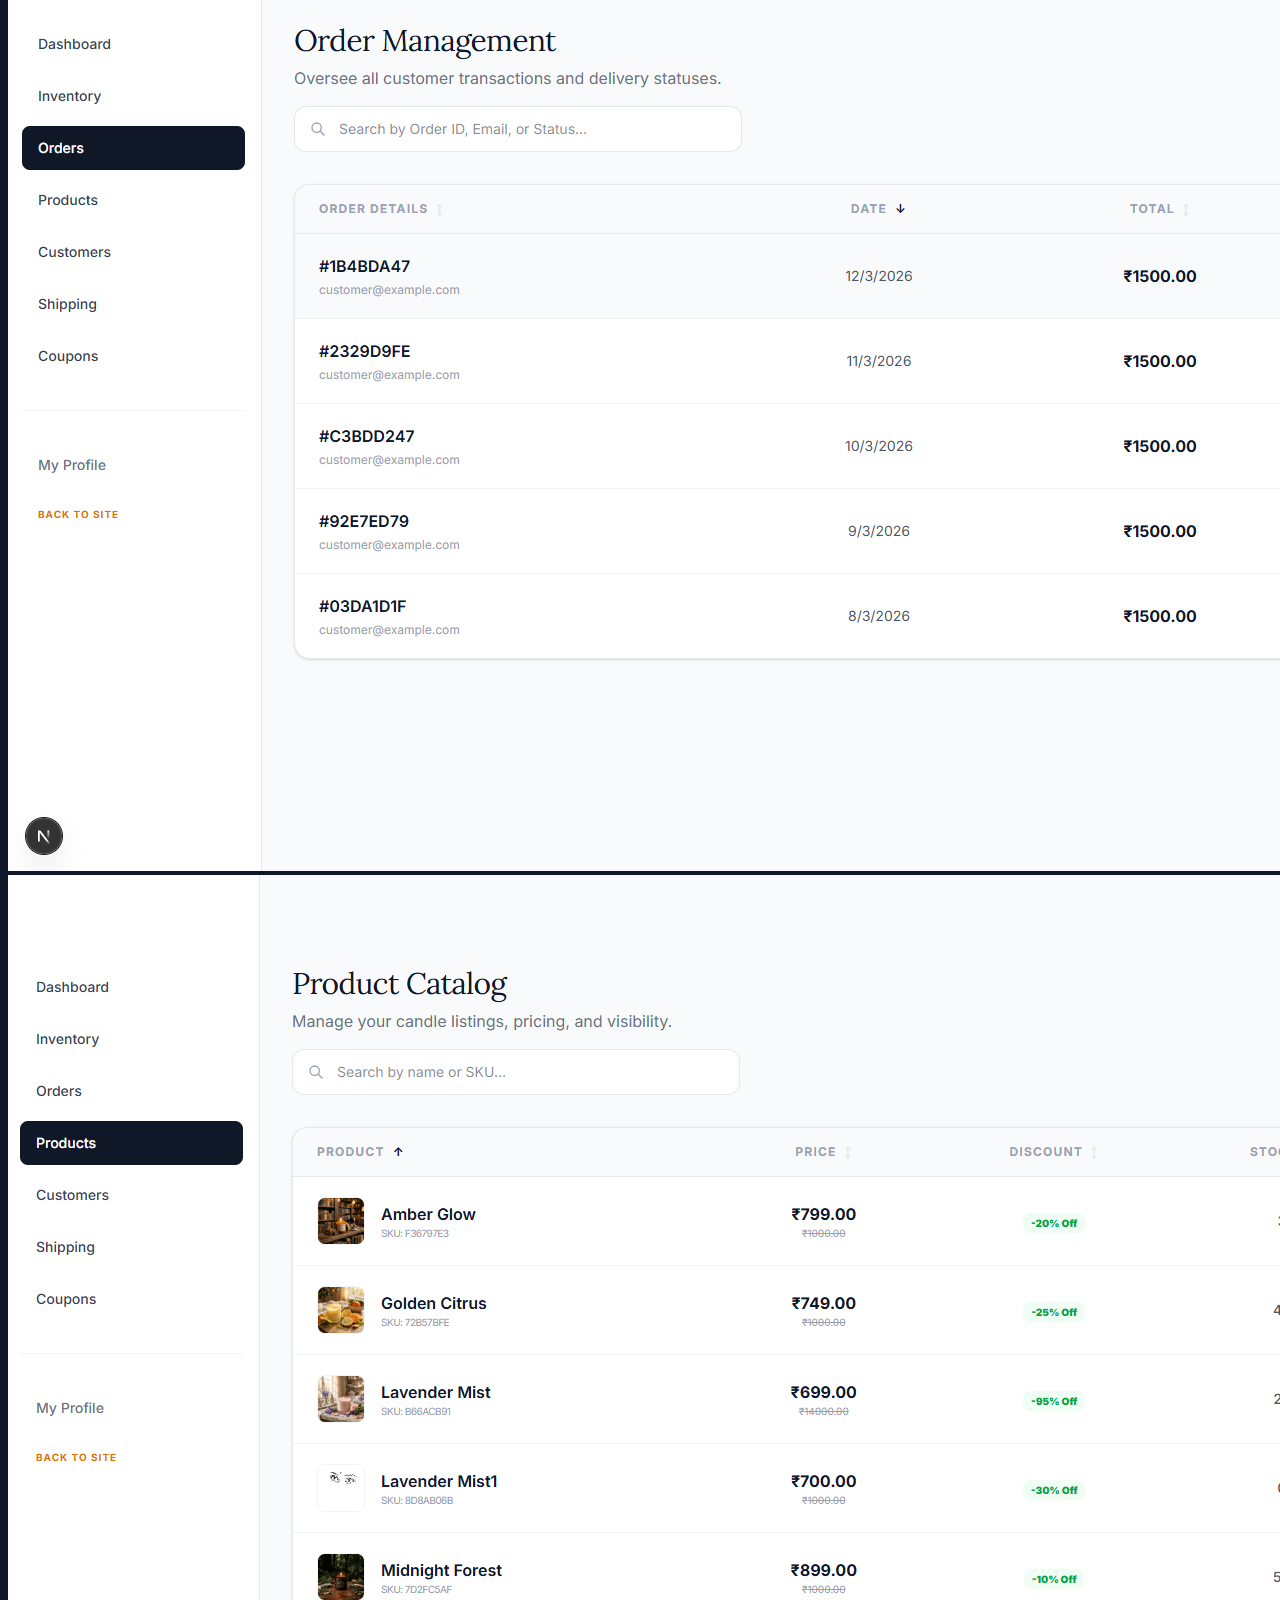
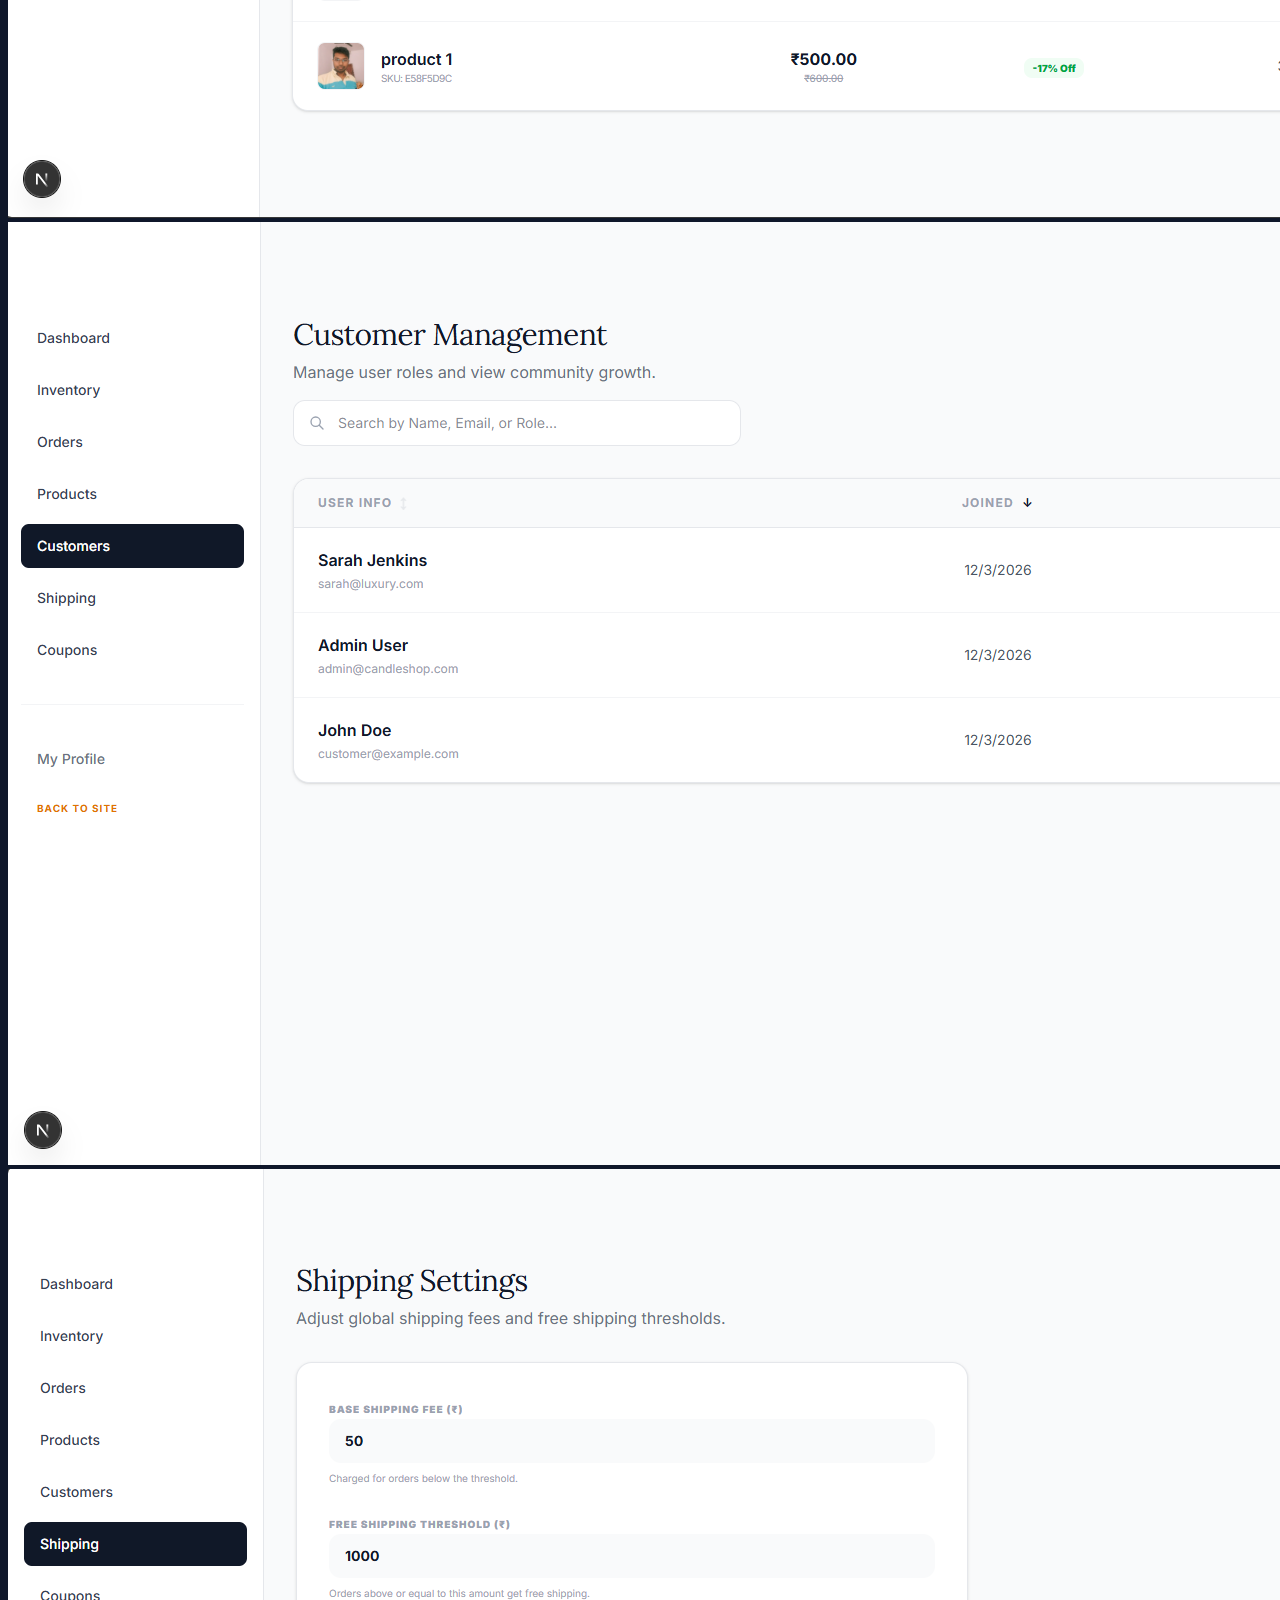
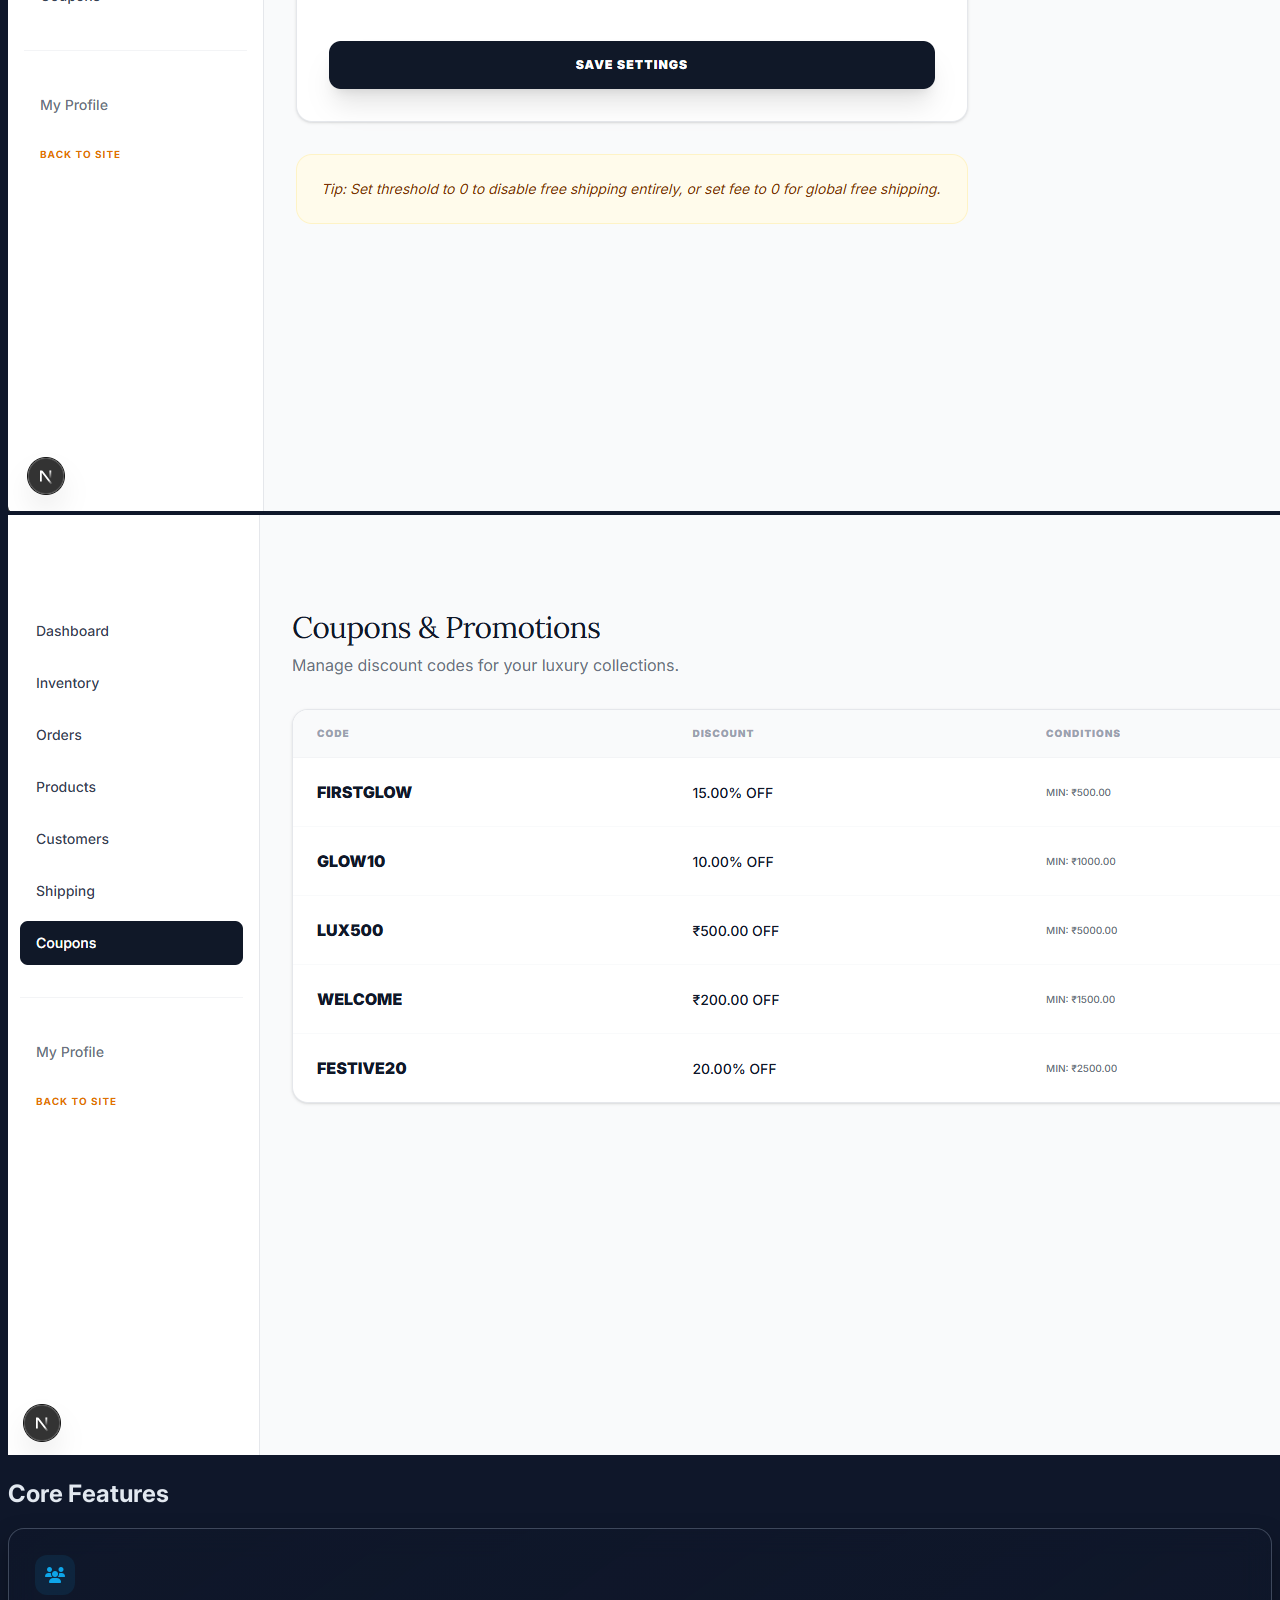
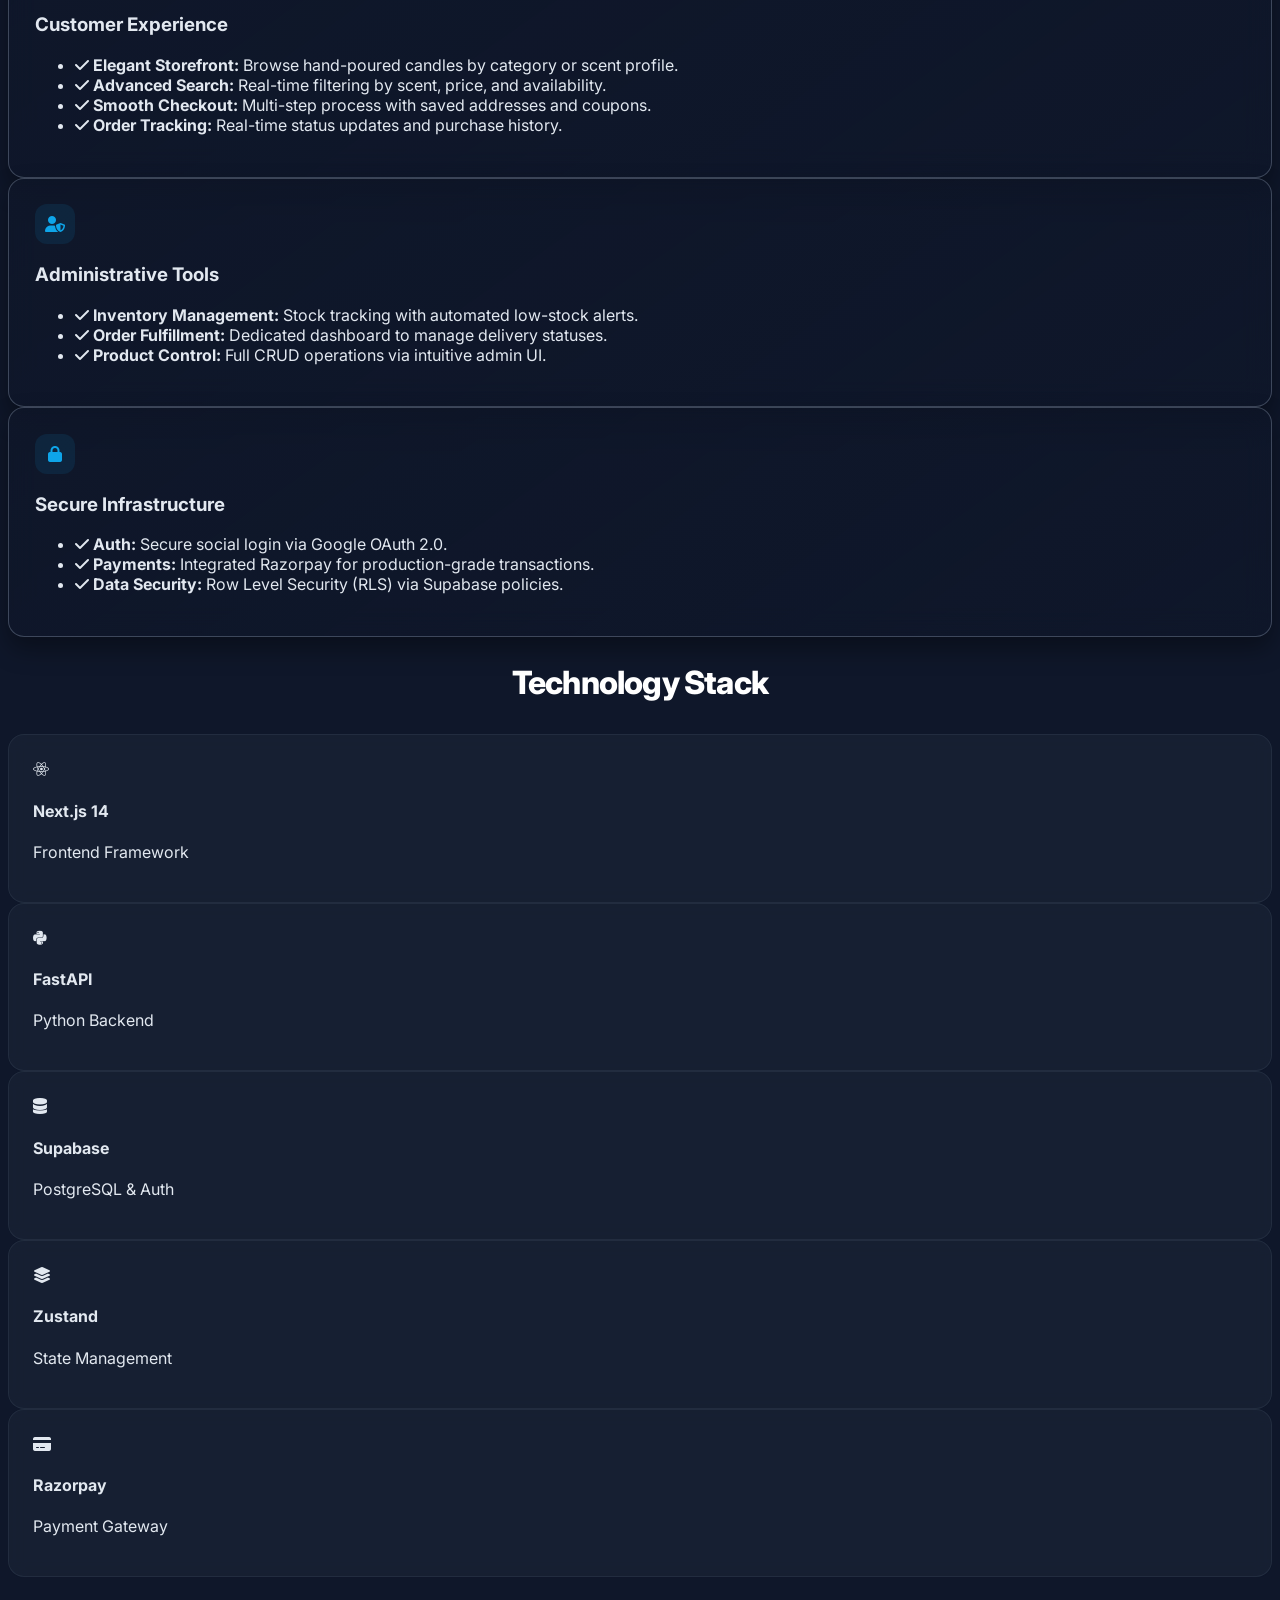
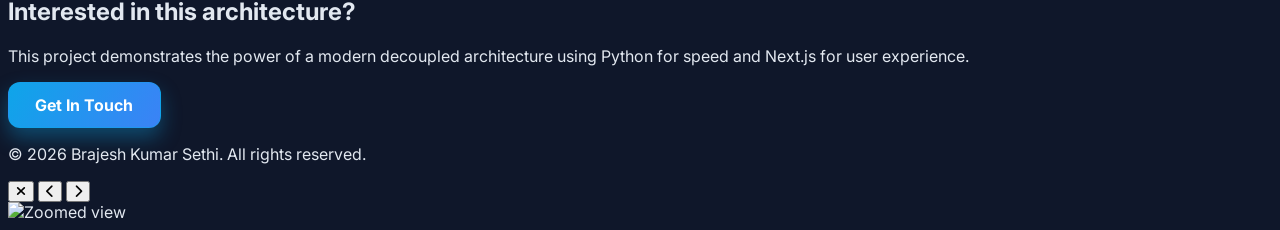
==== commit 11fab676: "feat: enhance SEO metadata, social media tags, and image accessibility across portfolio pages" ====
--- a/candleshope.html
+++ b/candleshope.html
@@ -3,7 +3,20 @@
   <head>
     <meta charset="UTF-8" />
     <meta name="viewport" content="width=device-width, initial-scale=1.0" />
-    <title>CandleShop | Project Details</title>
+    <link rel="canonical" href="https://brajeshsethi6.github.io/candleshope.html" />
+    
+    <!-- SEO Meta Tags -->
+    <title>CandleShop | Full-Stack Boutique E-Commerce Case Study</title>
+    <meta name="description" content="Explore CandleShop - A premium boutique e-commerce application built with Next.js 14, FastAPI, and Supabase. Features real-time search, Secure OAuth, and Razorpay integration." />
+    <meta name="keywords" content="CandleShop, Next.js 14, FastAPI, Supabase, E-commerce Portfolio, Full-Stack Project, Machine Learning Engineer, Python Backend, React Storefront" />
+    <meta name="author" content="Brajesh Kumar Sethi" />
+
+    <!-- Social Media Tags -->
+    <meta property="og:title" content="CandleShop | Full-Stack E-Commerce Solution" />
+    <meta property="og:description" content="Detailed case study of a premium boutique store architecture using modern tech stack." />
+    <meta property="og:image" content="https://brajeshsethi6.github.io/service/candleshope/10.png" />
+    <meta property="og:type" content="website" />
+
     <link rel="stylesheet" href="https://cdnjs.cloudflare.com/ajax/libs/font-awesome/6.4.0/css/all.min.css">
     <script src="https://cdn.tailwindcss.com"></script>
     <link rel="stylesheet" href="styles.css">
@@ -83,34 +96,34 @@
         </h2>
         <div class="grid grid-cols-1 md:grid-cols-2 lg:grid-cols-5 gap-4">
           <div class="rounded-xl overflow-hidden border border-slate-800 hover:border-sky-500/50 transition-all cursor-zoom-in group">
-            <img src="service/candleshope/8.png" class="w-full h-48 object-cover group-hover:scale-110 transition-transform duration-500">
-          </div>
-          <div class="rounded-xl overflow-hidden border border-slate-800 hover:border-sky-500/50 transition-all cursor-zoom-in group">
-            <img src="service/candleshope/9.png" class="w-full h-48 object-cover group-hover:scale-110 transition-transform duration-500">
-          </div>
-          <div class="rounded-xl overflow-hidden border border-slate-800 hover:border-sky-500/50 transition-all cursor-zoom-in group">
-            <img src="service/candleshope/10.png" class="w-full h-48 object-cover group-hover:scale-110 transition-transform duration-500">
-          </div>
-          <div class="rounded-xl overflow-hidden border border-slate-800 hover:border-sky-500/50 transition-all cursor-zoom-in group">
-            <img src="service/candleshope/1.png" class="w-full h-48 object-cover group-hover:scale-110 transition-transform duration-500">
-          </div>
-          <div class="rounded-xl overflow-hidden border border-slate-800 hover:border-sky-500/50 transition-all cursor-zoom-in group">
-            <img src="service/candleshope/2.png" class="w-full h-48 object-cover group-hover:scale-110 transition-transform duration-500">
-          </div>
-          <div class="rounded-xl overflow-hidden border border-slate-800 hover:border-sky-500/50 transition-all cursor-zoom-in group">
-            <img src="service/candleshope/3.png" class="w-full h-48 object-cover group-hover:scale-110 transition-transform duration-500">
-          </div>
-          <div class="rounded-xl overflow-hidden border border-slate-800 hover:border-sky-500/50 transition-all cursor-zoom-in group">
-            <img src="service/candleshope/4.png" class="w-full h-48 object-cover group-hover:scale-110 transition-transform duration-500">
-          </div>
-          <div class="rounded-xl overflow-hidden border border-slate-800 hover:border-sky-500/50 transition-all cursor-zoom-in group">
-            <img src="service/candleshope/5.png" class="w-full h-48 object-cover group-hover:scale-110 transition-transform duration-500">
-          </div>
-          <div class="rounded-xl overflow-hidden border border-slate-800 hover:border-sky-500/50 transition-all cursor-zoom-in group">
-            <img src="service/candleshope/6.png" class="w-full h-48 object-cover group-hover:scale-110 transition-transform duration-500">
-          </div>
-          <div class="rounded-xl overflow-hidden border border-slate-800 hover:border-sky-500/50 transition-all cursor-zoom-in group">
-            <img src="service/candleshope/7.png" class="w-full h-48 object-cover group-hover:scale-110 transition-transform duration-500">
+            <img src="service/candleshope/10.png" class="w-full h-48 object-cover group-hover:scale-110 transition-transform duration-500" alt="CandleShop Dashboard Preview">
+          </div>
+          <div class="rounded-xl overflow-hidden border border-slate-800 hover:border-sky-500/50 transition-all cursor-zoom-in group">
+            <img src="service/candleshope/9.png" class="w-full h-48 object-cover group-hover:scale-110 transition-transform duration-500" alt="CandleShop Product Analytics">
+          </div>
+          <div class="rounded-xl overflow-hidden border border-slate-800 hover:border-sky-500/50 transition-all cursor-zoom-in group">
+            <img src="service/candleshope/8.png" class="w-full h-48 object-cover group-hover:scale-110 transition-transform duration-500" alt="CandleShop Storefront Banner">
+          </div>
+          <div class="rounded-xl overflow-hidden border border-slate-800 hover:border-sky-500/50 transition-all cursor-zoom-in group">
+            <img src="service/candleshope/1.png" class="w-full h-48 object-cover group-hover:scale-110 transition-transform duration-500" alt="CandleShop Scent Profile Filtering">
+          </div>
+          <div class="rounded-xl overflow-hidden border border-slate-800 hover:border-sky-500/50 transition-all cursor-zoom-in group">
+            <img src="service/candleshope/2.png" class="w-full h-48 object-cover group-hover:scale-110 transition-transform duration-500" alt="CandleShop Product Detail View">
+          </div>
+          <div class="rounded-xl overflow-hidden border border-slate-800 hover:border-sky-500/50 transition-all cursor-zoom-in group">
+            <img src="service/candleshope/3.png" class="w-full h-48 object-cover group-hover:scale-110 transition-transform duration-500" alt="CandleShop Shopping Cart Interface">
+          </div>
+          <div class="rounded-xl overflow-hidden border border-slate-800 hover:border-sky-500/50 transition-all cursor-zoom-in group">
+            <img src="service/candleshope/4.png" class="w-full h-48 object-cover group-hover:scale-110 transition-transform duration-500" alt="CandleShop Admin Order Management">
+          </div>
+          <div class="rounded-xl overflow-hidden border border-slate-800 hover:border-sky-500/50 transition-all cursor-zoom-in group">
+            <img src="service/candleshope/5.png" class="w-full h-48 object-cover group-hover:scale-110 transition-transform duration-500" alt="CandleShop Secure Checkout Process">
+          </div>
+          <div class="rounded-xl overflow-hidden border border-slate-800 hover:border-sky-500/50 transition-all cursor-zoom-in group">
+            <img src="service/candleshope/6.png" class="w-full h-48 object-cover group-hover:scale-110 transition-transform duration-500" alt="CandleShop User Profile & Logic">
+          </div>
+          <div class="rounded-xl overflow-hidden border border-slate-800 hover:border-sky-500/50 transition-all cursor-zoom-in group">
+            <img src="service/candleshope/7.png" class="w-full h-48 object-cover group-hover:scale-110 transition-transform duration-500" alt="CandleShop Inventory Stocks">
           </div>
         </div>
       </section>
